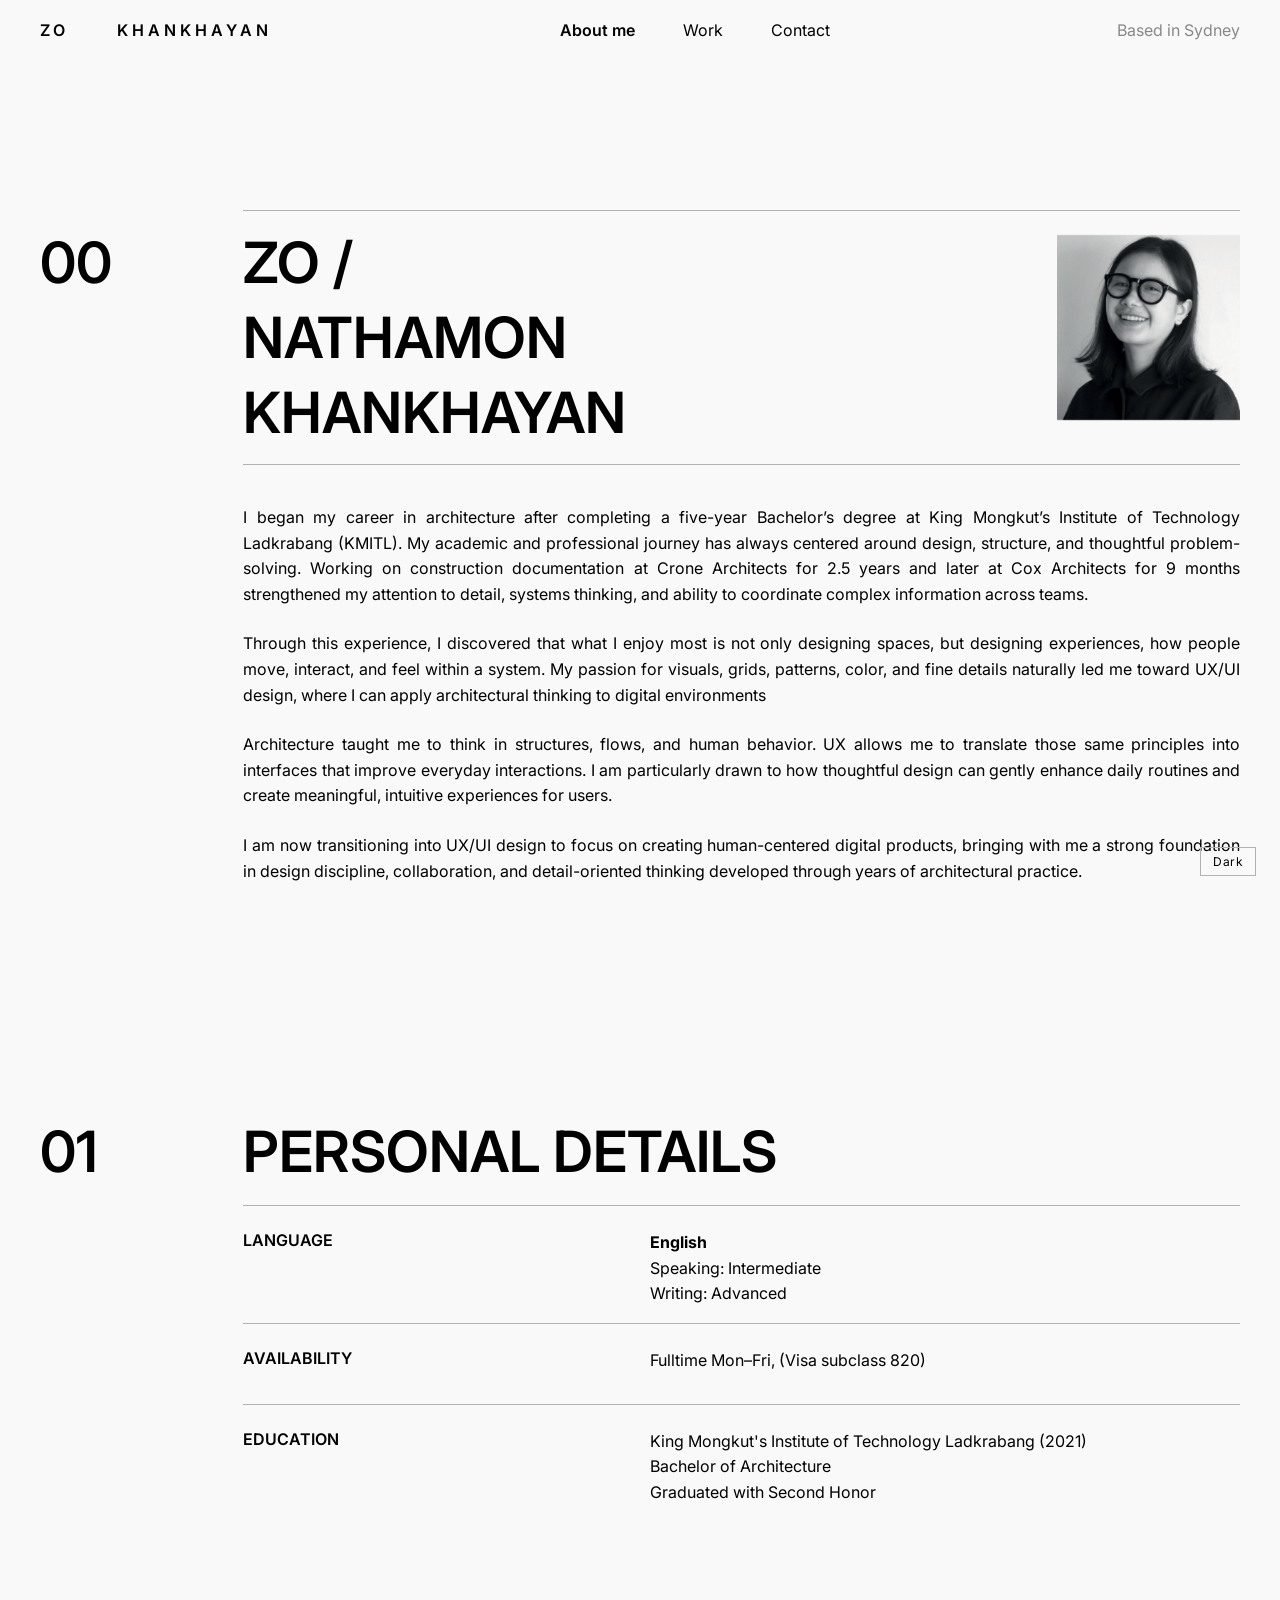
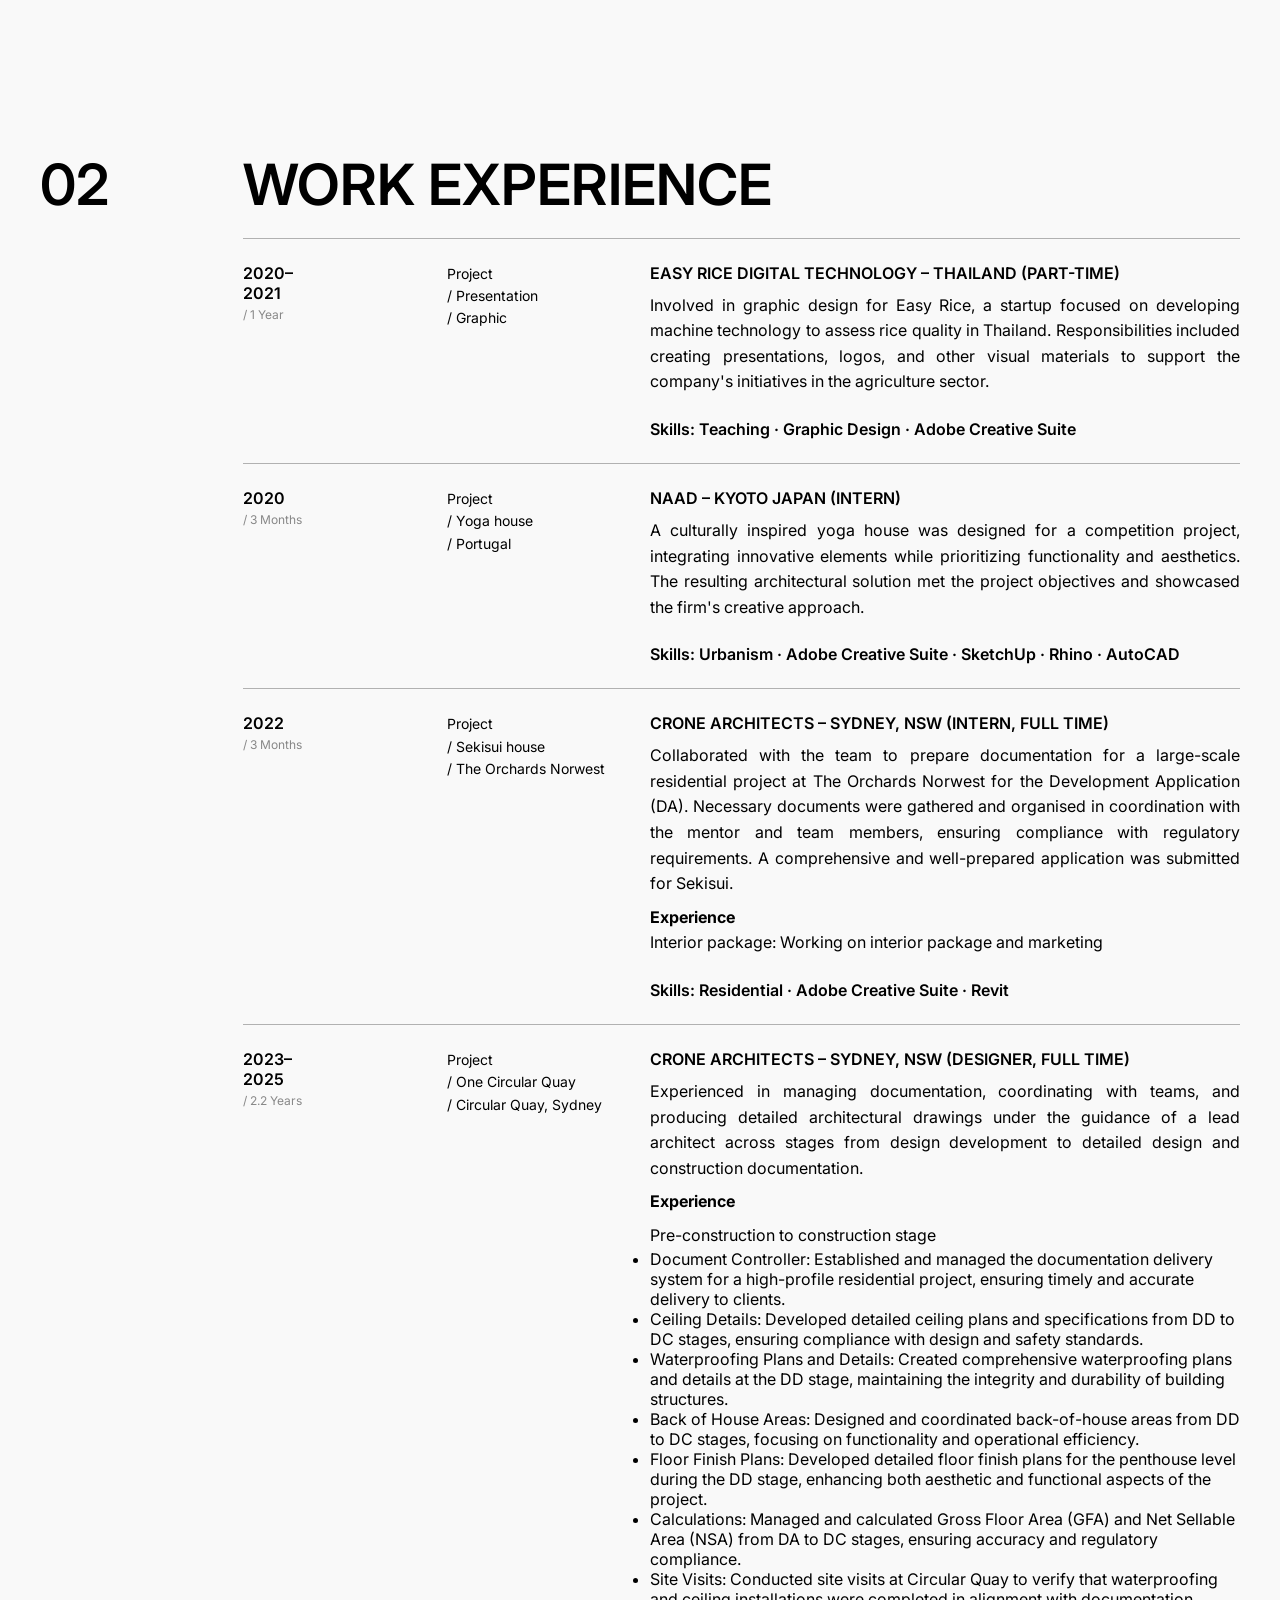
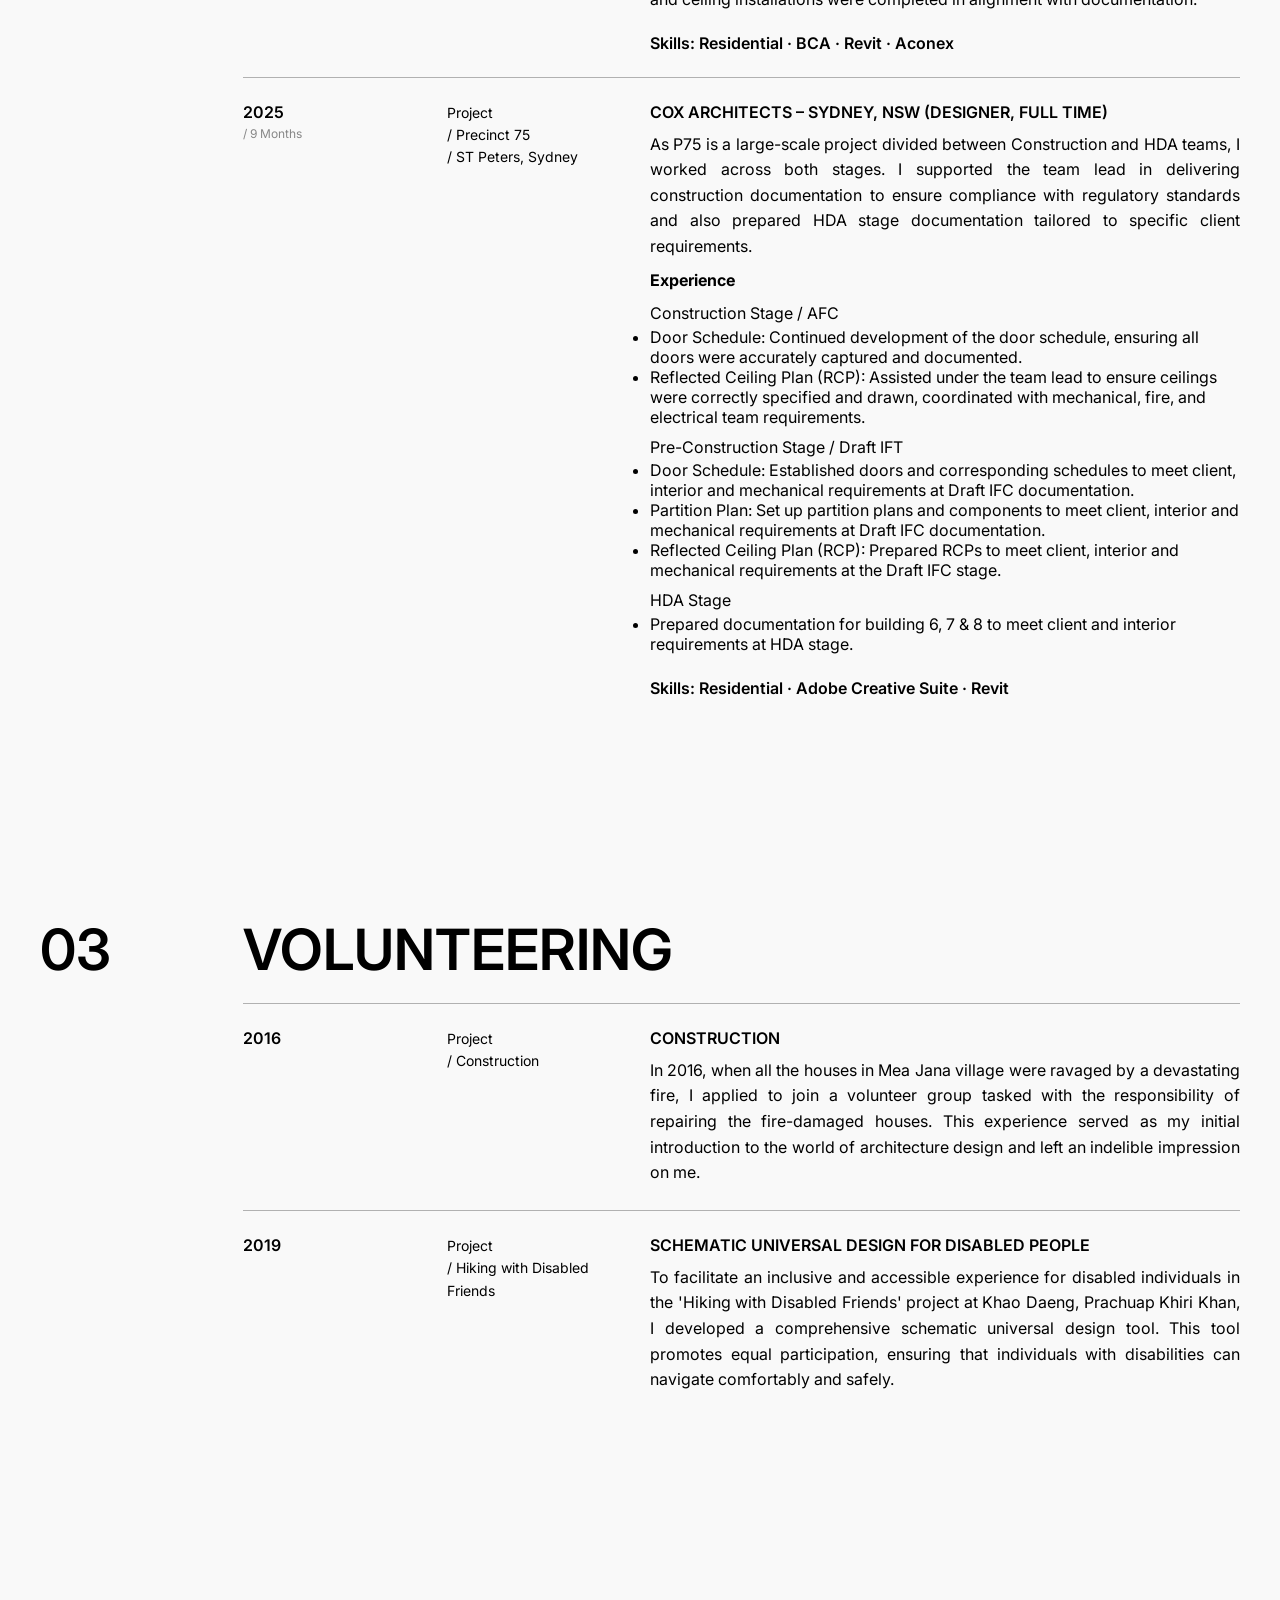
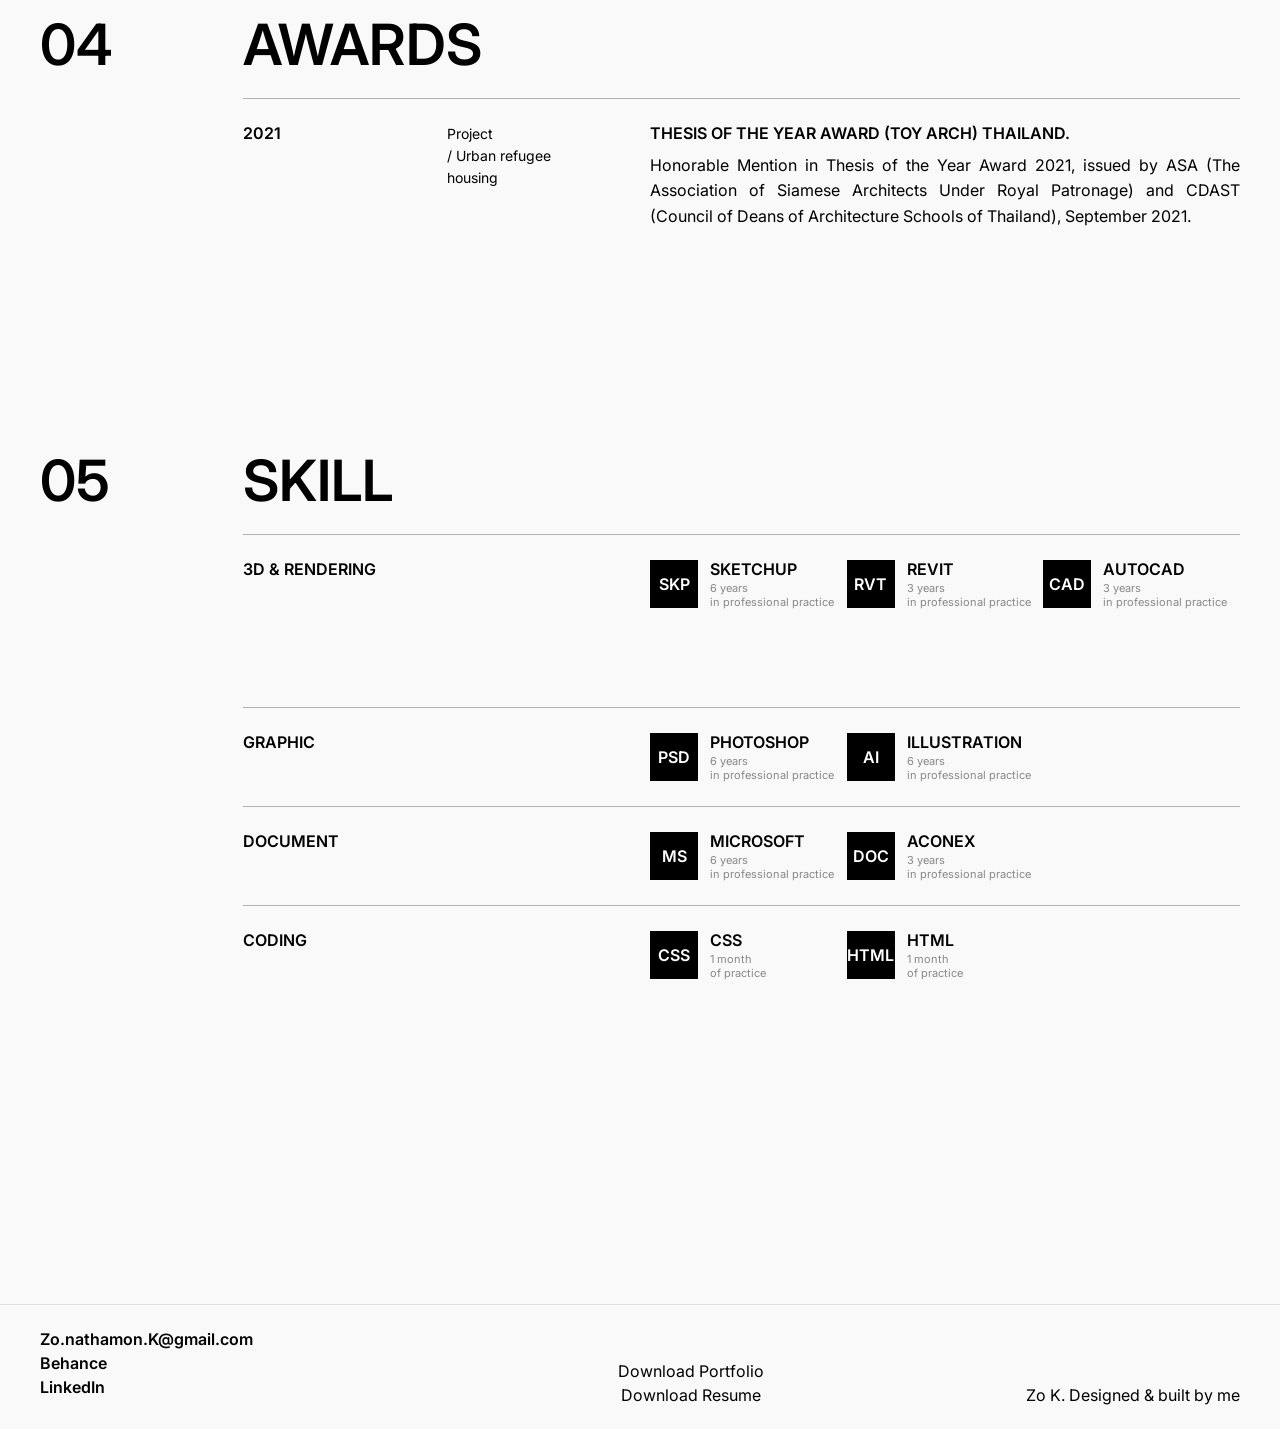
==== index.html @ d872154a "init UI/UX portfolio" ====
<!DOCTYPE html>
<html lang="en">

<head>
  <meta charset="UTF-8" />
  <meta name="viewport" content="width=device-width, initial-scale=1.0" />
  <title>Zo Khankhayan</title>
  <link href="https://fonts.googleapis.com/css2?family=Inter:wght@400;600&display=swap" rel="stylesheet" />
  <link rel="stylesheet" href="styles.css" />
</head>


<body>

  <!-- NAV -->
  <nav class="nav">
    <a href="index.html" class="nav__logo text-h2">ZO&nbsp;&nbsp;&nbsp;&nbsp;&nbsp;&nbsp;KHANKHAYAN</a>

    <ul class="nav__links">
      <li><a href="index.html" class="text-h2 active">About me</a></li>
      <li><a href="work.html" class="text-h2-regular">Work</a></li>
      <li><a href="contact_4.html" class="text-h2-regular">Contact</a></li>
    </ul>

    <span class="nav__location text-h2-regular">Based in Sydney</span>

    <!-- hamburger — inside nav, same row as logo -->
    <img src="files/ICON/Icon-Hamburger.svg" class="hamburger" id="hamburger" aria-label="Menu" />

  </nav>

  <!-- fullscreen mobile menu — outside nav -->
  <div class="mobile-menu" id="mobile-menu">
    <a href="index.html">About me</a>
    <a href="work.html">Work</a>
    <a href="contact.html">Contract</a>
    <span class="menu-location">Based in Sydney</span>
  </div>


  <!-- ════ PAGE SHELL ════ -->
  <div class="page-shell">

    <!-- ════ 00 HERO ════ -->
    <div class="page-grid">
      <div class="rule-grid-top"></div>
      <div class="hero-num h1 reveal anim-fade">00</div>
      <div class="hero-name reveal anim-slide-up">ZO /<br />NATHAMON<br />KHANKHAYAN</div>
      <img class="hero-img reveal anim-scale" src="files/00-Zo profile.png" alt="Zo Khankhayan" />
      <hr class="rule-grid reveal anim-rule" />
    </div>

    <!-- ════ BIO ════ -->
    <div class="page-grid">
      <div class="bio-wrap">
        <p class="body reveal anim-fade-up">
          I began my career in architecture after completing a five-year Bachelor’s degree at King Mongkut’s Institute
          of Technology Ladkrabang (KMITL). My academic and professional journey has always centered around design,
          structure, and thoughtful problem-solving. Working on construction documentation at Crone Architects for 2.5
          years and later at Cox Architects for 9 months strengthened my attention to detail, systems thinking, and
          ability to coordinate complex information across teams.
        </p>
        <p class="body reveal anim-fade-up delay-1">
          Through this experience, I discovered that what I enjoy most is not only designing spaces, but designing
          experiences, how people move, interact, and feel within a system. My passion for visuals, grids, patterns,
          color, and fine details naturally led me toward UX/UI design, where I can apply architectural thinking to
          digital environments
        </p>

        <p class="body reveal anim-fade-up delay-1">
          Architecture taught me to think in structures, flows, and human behavior. UX allows me to translate those same
          principles into interfaces that improve everyday interactions. I am particularly drawn to how thoughtful
          design can gently enhance daily routines and create meaningful, intuitive experiences for users.
        </p>

        <p class="body reveal anim-fade-up delay-1">
          I am now transitioning into UX/UI design to focus on creating human-centered digital products, bringing with
          me a strong foundation in design discipline, collaboration, and detail-oriented thinking developed through
          years of architectural practice.
        </p>

      </div>
    </div>

    <!-- ════ 01 PERSONAL DETAILS ════ -->
    <div class="page-grid">
      <div class="sec-num h1 reveal anim-fade">01</div>
      <div class="sec-title reveal anim-slide-up">PERSONAL DETAILS</div>

      <hr class="rule-grid reveal anim-rule" />
      <div class="det-label h2 reveal anim-left">LANGUAGE</div>
      <div class="det-val-a body reveal anim-fade-up delay-1">
        <strong>English</strong><br />Speaking: Intermediate<br />Writing: Advanced
      </div>
      <div class="det-val-b body reveal anim-fade-up delay-2">
        <strong>Thai</strong><br />Speaking: Native<br />Writing: Native
      </div>
      <div class="det-spacer"></div>

      <hr class="rule-grid reveal anim-rule" />
      <div class="det-label h2 reveal anim-left">AVAILABILITY</div>
      <div class="det-val-full body reveal anim-fade-up delay-1">Fulltime Mon–Fri, (Visa subclass 820)</div>
      <div class="det-spacer"></div>

      <hr class="rule-grid reveal anim-rule" />
      <div class="det-label h2 reveal anim-left">EDUCATION</div>
      <div class="det-val-full body det-section-end reveal anim-fade-up delay-1">
        King Mongkut's Institute of Technology Ladkrabang (2021)<br />
        Bachelor of Architecture<br />
        Graduated with Second Honor
      </div>
    </div>

    <!-- ════ 02 WORK EXPERIENCE ════ -->
    <div class="page-grid">
      <div class="sec-num h1 reveal anim-fade">02</div>
      <div class="sec-title reveal anim-slide-up">WORK EXPERIENCE</div>
    </div>

    <!-- Easy Rice -->
    <div class="page-grid">
      <hr class="rule-grid reveal anim-rule" />
      <div class="entry-date reveal anim-left">
        <div class="h2">2020–2021</div>
        <div class="h4">/ 1 Year</div>
      </div>
      <div class="entry-tag reveal anim-fade delay-1">Project<br />/ Presentation<br />/ Graphic</div>
      <div class="entry-content reveal anim-right">
        <div class="h2">EASY RICE DIGITAL TECHNOLOGY – THAILAND (PART-TIME)</div>
        <p class="body">Involved in graphic design for Easy Rice, a startup focused on developing machine technology to
          assess rice quality in Thailand. Responsibilities included creating presentations, logos, and other visual
          materials to support the company's initiatives in the agriculture sector.</p>
        <div class="h3 skills">Skills: Teaching · Graphic Design · Adobe Creative Suite</div>
      </div>
    </div>

    <!-- NAAD Kyoto -->
    <div class="page-grid">
      <hr class="rule-grid reveal anim-rule" />
      <div class="entry-date reveal anim-left">
        <div class="h2">2020</div>
        <div class="h4">/ 3 Months</div>
      </div>
      <div class="entry-tag reveal anim-fade delay-1">Project<br />/ Yoga house<br />/ Portugal</div>
      <div class="entry-content reveal anim-right">
        <div class="h2">NAAD – KYOTO JAPAN (INTERN)</div>
        <p class="body">A culturally inspired yoga house was designed for a competition project, integrating innovative
          elements while prioritizing functionality and aesthetics. The resulting architectural solution met the project
          objectives and showcased the firm's creative approach.</p>
        <div class="h3 skills">Skills: Urbanism · Adobe Creative Suite · SketchUp · Rhino · AutoCAD</div>
      </div>
    </div>

    <!-- Crone Sekisui -->
    <div class="page-grid">
      <hr class="rule-grid reveal anim-rule" />
      <div class="entry-date reveal anim-left">
        <div class="h2">2022</div>
        <div class="h4">/ 3 Months</div>
      </div>
      <div class="entry-tag reveal anim-fade delay-1">Project<br />/ Sekisui house<br />/ The Orchards Norwest</div>
      <div class="entry-content reveal anim-right">
        <div class="h2">CRONE ARCHITECTS – SYDNEY, NSW (INTERN, FULL TIME)</div>
        <p class="body">Collaborated with the team to prepare documentation for a large-scale residential project at The
          Orchards Norwest for the Development Application (DA). Necessary documents were gathered and organised in
          coordination with the mentor and team members, ensuring compliance with regulatory requirements. A
          comprehensive and well-prepared application was submitted for Sekisui.</p>
        <p class="body" style="margin-top:8px;"><strong>Experience</strong></p>
        <p class="body">Interior package: Working on interior package and marketing</p>
        <div class="h3 skills">Skills: Residential · Adobe Creative Suite · Revit</div>
      </div>
    </div>

    <!-- Crone One Circular Quay -->
    <div class="page-grid">
      <hr class="rule-grid reveal anim-rule" />
      <div class="entry-date reveal anim-left">
        <div class="h2">2023–2025</div>
        <div class="h4">/ 2.2 Years</div>
      </div>
      <div class="entry-tag reveal anim-fade delay-1">Project<br />/ One Circular Quay<br />/ Circular Quay, Sydney
      </div>
      <div class="entry-content reveal anim-right">
        <div class="h2">CRONE ARCHITECTS – SYDNEY, NSW (DESIGNER, FULL TIME)</div>
        <p class="body">Experienced in managing documentation, coordinating with teams, and producing detailed
          architectural drawings under the guidance of a lead architect across stages from design development to
          detailed design and construction documentation.</p>
        <p class="body" style="margin-top:8px;"><strong>Experience</strong></p>
        <p class="body" style="margin-top:8px;">Pre-construction to construction stage</p>
        <ul class="body-list">
          <li>Document Controller: Established and managed the documentation delivery system for a high-profile
            residential project, ensuring timely and accurate delivery to clients.</li>
          <li>Ceiling Details: Developed detailed ceiling plans and specifications from DD to DC stages, ensuring
            compliance with design and safety standards.</li>
          <li>Waterproofing Plans and Details: Created comprehensive waterproofing plans and details at the DD stage,
            maintaining the integrity and durability of building structures.</li>
          <li>Back of House Areas: Designed and coordinated back-of-house areas from DD to DC stages, focusing on
            functionality and operational efficiency.</li>
          <li>Floor Finish Plans: Developed detailed floor finish plans for the penthouse level during the DD stage,
            enhancing both aesthetic and functional aspects of the project.</li>
          <li>Calculations: Managed and calculated Gross Floor Area (GFA) and Net Sellable Area (NSA) from DA to DC
            stages, ensuring accuracy and regulatory compliance.</li>
          <li>Site Visits: Conducted site visits at Circular Quay to verify that waterproofing and ceiling installations
            were completed in alignment with documentation.</li>
        </ul>
        <div class="h3 skills">Skills: Residential · BCA · Revit · Aconex</div>
      </div>
    </div>

    <!-- Cox Architects -->
    <div class="page-grid">
      <hr class="rule-grid reveal anim-rule" />
      <div class="entry-date reveal anim-left">
        <div class="h2">2025</div>
        <div class="h4">/ 9 Months</div>
      </div>
      <div class="entry-tag reveal anim-fade delay-1">Project<br />/ Precinct 75<br />/ ST Peters, Sydney</div>
      <div class="entry-content reveal anim-right">
        <div class="h2">COX ARCHITECTS – SYDNEY, NSW (DESIGNER, FULL TIME)</div>
        <p class="body">As P75 is a large-scale project divided between Construction and HDA teams, I worked across both
          stages. I supported the team lead in delivering construction documentation to ensure compliance with
          regulatory standards and also prepared HDA stage documentation tailored to specific client requirements.</p>
        <p class="body" style="margin-top:8px;"><strong>Experience</strong></p>
        <p class="body" style="margin-top:8px;">Construction Stage / AFC</p>
        <ul class="body-list">
          <li>Door Schedule: Continued development of the door schedule, ensuring all doors were accurately captured and
            documented.</li>
          <li>Reflected Ceiling Plan (RCP): Assisted under the team lead to ensure ceilings were correctly specified and
            drawn, coordinated with mechanical, fire, and electrical team requirements.</li>
        </ul>
        <p class="body" style="margin-top:8px;">Pre-Construction Stage / Draft IFT</p>
        <ul class="body-list">
          <li>Door Schedule: Established doors and corresponding schedules to meet client, interior and mechanical
            requirements at Draft IFC documentation.</li>
          <li>Partition Plan: Set up partition plans and components to meet client, interior and mechanical requirements
            at Draft IFC documentation.</li>
          <li>Reflected Ceiling Plan (RCP): Prepared RCPs to meet client, interior and mechanical requirements at the
            Draft IFC stage.</li>
        </ul>
        <p class="body" style="margin-top:8px;">HDA Stage</p>
        <ul class="body-list">
          <li>Prepared documentation for building 6, 7 & 8 to meet client and interior requirements at HDA stage.</li>
        </ul>
        <div class="h3 skills">Skills: Residential · Adobe Creative Suite · Revit</div>
      </div>
    </div>

    <!-- ════ 03 VOLUNTEERING ════ -->
    <div class="page-grid">
      <div class="sec-num h1 reveal anim-fade">03</div>
      <div class="sec-title reveal anim-slide-up">VOLUNTEERING</div>
    </div>

    <div class="page-grid">
      <hr class="rule-grid reveal anim-rule" />
      <div class="entry-date reveal anim-left">
        <div class="h2">2016</div>
      </div>
      <div class="entry-tag reveal anim-fade delay-1">Project<br />/ Construction</div>
      <div class="entry-content reveal anim-right">
        <div class="h2">CONSTRUCTION</div>
        <p class="body">In 2016, when all the houses in Mea Jana village were ravaged by a devastating fire, I applied
          to join a volunteer group tasked with the responsibility of repairing the fire-damaged houses. This experience
          served as my initial introduction to the world of architecture design and left an indelible impression on me.
        </p>
      </div>
    </div>

    <div class="page-grid">
      <hr class="rule-grid reveal anim-rule" />
      <div class="entry-date reveal anim-left">
        <div class="h2">2019</div>
      </div>
      <div class="entry-tag reveal anim-fade delay-1">Project<br />/ Hiking with Disabled Friends</div>
      <div class="entry-content reveal anim-right">
        <div class="h2">SCHEMATIC UNIVERSAL DESIGN FOR DISABLED PEOPLE</div>
        <p class="body">To facilitate an inclusive and accessible experience for disabled individuals in the 'Hiking
          with Disabled Friends' project at Khao Daeng, Prachuap Khiri Khan, I developed a comprehensive schematic
          universal design tool. This tool promotes equal participation, ensuring that individuals with disabilities can
          navigate comfortably and safely.</p>
      </div>
    </div>

    <!-- ════ 04 AWARDS ════ -->
    <div class="page-grid">
      <div class="sec-num h1 reveal anim-fade">04</div>
      <div class="sec-title reveal anim-slide-up">AWARDS</div>
    </div>

    <div class="page-grid">
      <hr class="rule-grid reveal anim-rule" />
      <div class="entry-date reveal anim-left">
        <div class="h2">2021</div>
      </div>
      <div class="entry-tag reveal anim-fade delay-1">Project<br />/ Urban refugee<br />housing</div>
      <div class="entry-content reveal anim-right">
        <div class="h2">THESIS OF THE YEAR AWARD (TOY ARCH) THAILAND.</div>
        <p class="body">Honorable Mention in Thesis of the Year Award 2021, issued by ASA (The Association of Siamese
          Architects Under Royal Patronage) and CDAST (Council of Deans of Architecture Schools of Thailand), September
          2021.</p>
      </div>
    </div>

    <!-- ════ 05 SKILL ════ -->
    <div class="page-grid">
      <div class="sec-num h1 reveal anim-fade">05</div>
      <div class="sec-title reveal anim-slide-up">SKILL</div>
    </div>

    <!-- 3D & Rendering -->
    <div class="page-grid">
      <hr class="rule-grid reveal anim-rule" />
      <div class="skill-label reveal anim-left">3D & RENDERING</div>
      <div class="skill-grid">
        <div class="skill-item reveal anim-fade-up">
          <div class="badge">SKP</div>
          <div class="skill-item-text">
            <div class="h2">SKETCHUP</div>
            <div class="h4">6 years<br />in professional practice</div>
          </div>
        </div>
        <div class="skill-item reveal anim-fade-up delay-1">
          <div class="badge">RVT</div>
          <div class="skill-item-text">
            <div class="h2">REVIT</div>
            <div class="h4">3 years<br />in professional practice</div>
          </div>
        </div>
        <div class="skill-item reveal anim-fade-up delay-2">
          <div class="badge">CAD</div>
          <div class="skill-item-text">
            <div class="h2">AUTOCAD</div>
            <div class="h4">3 years<br />in professional practice</div>
          </div>
        </div>
        <div class="skill-item reveal anim-fade-up delay-3">
          <div class="badge">LM</div>
          <div class="skill-item-text">
            <div class="h2">LUMION</div>
            <div class="h4">4 years<br />in professional practice</div>
          </div>
        </div>
        <div class="skill-item reveal anim-fade-up delay-4">
          <div class="badge">ESC</div>
          <div class="skill-item-text">
            <div class="h2">ENSCAPE</div>
            <div class="h4">3 years<br />in professional practice</div>
          </div>
        </div>
        <div class="skill-item reveal anim-fade-up delay-5">
          <div class="badge">D5</div>
          <div class="skill-item-text">
            <div class="h2">D5</div>
            <div class="h4">2 years<br />in professional practice</div>
          </div>
        </div>
      </div>
    </div>

    <!-- Graphic -->
    <div class="page-grid">
      <hr class="rule-grid reveal anim-rule" />
      <div class="skill-label reveal anim-left">GRAPHIC</div>
      <div class="skill-grid">
        <div class="skill-item reveal anim-fade-up">
          <div class="badge">PSD</div>
          <div class="skill-item-text">
            <div class="h2">PHOTOSHOP</div>
            <div class="h4">6 years<br />in professional practice</div>
          </div>
        </div>
        <div class="skill-item reveal anim-fade-up delay-1">
          <div class="badge">AI</div>
          <div class="skill-item-text">
            <div class="h2">ILLUSTRATION</div>
            <div class="h4">6 years<br />in professional practice</div>
          </div>
        </div>
        <div class="skill-item reveal anim-fade-up delay-2">
          <div class="badge">FIGMA</div>
          <div class="skill-item-text">
            <div class="h2">FIGMA</div>
            <div class="h4">4 months<br />of practice</div>
          </div>
        </div>
      </div>
    </div>

    <!-- Document -->
    <div class="page-grid">
      <hr class="rule-grid reveal anim-rule" />
      <div class="skill-label reveal anim-left">DOCUMENT</div>
      <div class="skill-grid">
        <div class="skill-item reveal anim-fade-up">
          <div class="badge">MS</div>
          <div class="skill-item-text">
            <div class="h2">MICROSOFT</div>
            <div class="h4">6 years<br />in professional practice</div>
          </div>
        </div>
        <div class="skill-item reveal anim-fade-up delay-1">
          <div class="badge">DOC</div>
          <div class="skill-item-text">
            <div class="h2">ACONEX</div>
            <div class="h4">3 years<br />in professional practice</div>
          </div>
        </div>
        <div class="skill-item reveal anim-fade-up delay-2">
          <div class="badge">BIM</div>
          <div class="skill-item-text">
            <div class="h2">BIM LINK</div>
            <div class="h4">1 year<br />in professional practice</div>
          </div>
        </div>
      </div>
    </div>

    <!-- Coding -->
    <div class="page-grid">
      <hr class="rule-grid reveal anim-rule" />
      <div class="skill-label reveal anim-left">CODING</div>
      <div class="skill-grid">
        <div class="skill-item reveal anim-fade-up">
          <div class="badge">CSS</div>
          <div class="skill-item-text">
            <div class="h2">CSS</div>
            <div class="h4">1 month<br />of practice</div>
          </div>
        </div>
        <div class="skill-item reveal anim-fade-up delay-1">
          <div class="badge">HTML</div>
          <div class="skill-item-text">
            <div class="h2">HTML</div>
            <div class="h4">1 month<br />of practice</div>
          </div>
        </div>
        <div class="skill-item reveal anim-fade-up delay-2">
          <div class="badge">AI</div>
          <div class="skill-item-text">
            <div class="h2">CLAUDE &amp; ETC</div>
            <div class="h4">1 year<br />in professional practice</div>
          </div>
        </div>
      </div>
    </div>

    <div class="rule-grid-bottom"></div>

  </div><!-- end .page-shell -->

  <!-- ════ FOOTER ════ -->
  <footer class="reveal anim-fade-up">
    <div class="footer-contact">
      <div class="footer-contact-row"><span><a href="/cdn-cgi/l/email-protection" class="__cf_email__"
            data-cfemail="8bd1e4a5c5eaffe3eae6e4e5a5c0cbece6eae2e7a5e8e4e6">Zo.nathamon.K@gmail.com</a></span></div>
      <div class="footer-contact-row"><a href="https://www.behance.net/Zo_Khankhayan" target="_blank">Behance</a>
      </div>
      <div class="footer-contact-row"><a href="https://www.linkedin.com/in/zo-khankhayan-32413b2a5"
          target="_blank">LinkedIn</a></div>
    </div>
    <div class="footer-dl">
      <a target="_blank" href="./files/260407_PORTFOLIO_ZO KHANKHAYAN_A3.pdf">Download Portfolio</a>
      <a target="_blank" href="./files/260407_RESUME_ZO KHANKHAYAN_A4.pdf">Download Resume</a>
    </div>
    <div class="footer-copy">Zo K. Designed &amp; built by me</div>
  </footer>


  <!-- ════ THEME TOGGLE ════ -->
  <button id="theme-toggle">Dark</button>

  <!-- ════ CUSTOM CURSOR ════ -->
  <div id="cursor"></div>

  <script>
    /* Scroll reveal */
    const observer = new IntersectionObserver((entries) => {
      entries.forEach(entry => {
        if (entry.isIntersecting) {
          entry.target.classList.add('is-visible');
        } else {
          entry.target.classList.remove('is-visible');
        }
      });
    }, { threshold: 0.12 });
    document.querySelectorAll('.reveal').forEach(el => observer.observe(el));

    /* Dark mode */
    const toggle = document.getElementById('theme-toggle');
    if (localStorage.getItem('theme') === 'dark') {
      document.body.classList.add('dark');
      toggle.textContent = 'Light';
    }
    toggle.addEventListener('click', () => {
      const isDark = document.body.classList.toggle('dark');
      toggle.textContent = isDark ? 'Light' : 'Dark';
      localStorage.setItem('theme', isDark ? 'dark' : 'light');
    });

    /* Custom cursor */
    const cursor = document.getElementById('cursor');
    let mx = -100, my = -100, cx = -100, cy = -100;
    document.addEventListener('mousemove', e => { mx = e.clientX; my = e.clientY; });
    document.addEventListener('mousedown', () => cursor.classList.add('clicking'));
    document.addEventListener('mouseup', () => cursor.classList.remove('clicking'));
    function lerp(a, b, t) { return a + (b - a) * t; }
    function animateCursor() {
      cx = lerp(cx, mx, 0.18);
      cy = lerp(cy, my, 0.18);
      cursor.style.left = cx + 'px';
      cursor.style.top = cy + 'px';
      requestAnimationFrame(animateCursor);
    }
    animateCursor();
  </script>

  <script>
    const hamburger = document.getElementById('hamburger');
    const mobileMenu = document.getElementById('mobile-menu');

    hamburger.addEventListener('click', () => {
      hamburger.classList.toggle('open');
      mobileMenu.classList.toggle('open');
    });

    mobileMenu.querySelectorAll('a').forEach(link => {
      link.addEventListener('click', () => {
        hamburger.classList.remove('open');
        mobileMenu.classList.remove('open');
      });
    });
  </script>

</body>

</html>
---- styles.css ----
/* =============================================
   DESIGN TOKENS — LIGHT MODE
   ============================================= */
:root {
  --gray-000: #FFFFFF;
  --gray-200: #F9F9F9;
  --gray-500: #888888;
  --gray-900: #000000;
  --rule-color: #b1b1b1;
  --footer-rule: #E0E0E0;

  --font-family: 'Inter', sans-serif;

  --h1-size: 96px;
  --h2-size: 16px;
  --h4-size: 12px;

  --margin: 40px;
  --gutter: 20px;
  --col-width: calc((100% - (var(--margin) * 2) - (var(--gutter) * 11)) / 12);
}

/* =============================================
   DESIGN TOKENS — DARK MODE
   ============================================= */
body.dark {
  --gray-000: #000000;
  --gray-200: #000000;
  --gray-500: #777777;
  --gray-900: #F0F0F0;
  --rule-color: #333333;
  --footer-rule: #2a2a2a;
}

.page-light {
  background: (--gray-200);
}

/* =============================================
   RESET & BASE
   ============================================= */
*, *::before, *::after {
  box-sizing: border-box;
  margin: 0;
  padding: 0;
  cursor: none !important;
}

html { font-size: 16px; }

body {
  font-family: var(--font-family);
  background: var(--gray-200);
  color: var(--gray-900);
  overflow-x: hidden;
  transition: background 0.3s ease, color 0.3s ease;
}




/* =============================================
   CUSTOM CURSOR
   ============================================= */
#cursor {
  position: fixed;
  top: 0;
  left: 0;
  width: 24px;
  height: 24px;
  border-radius: 50%;
  background: #ff3300;
  pointer-events: none;
  z-index: 99999;
  transform: translate(-50%, -50%);
  will-change: left, top;
  mix-blend-mode: multiply;
}

body.dark #cursor { mix-blend-mode: difference; }
#cursor.clicking  { transform: translate(-50%, -50%) scale(0.82); }

/* =============================================
   BUTTON
   ============================================= */

/* Primary — black fill */
.btn-primary {
  display: inline-flex;
  align-items: center;
  justify-content: center;
  background: var(--gray-900);
  color: var(--gray-000);
  font-family: var(--font-family);
  font-size: var(--h2-size);
  font-weight: 400;
  padding: 10px 10px;
  border: none;
  letter-spacing: 0.02em;
  text-decoration: none;
  transition: opacity 0.2s ease, background 0.3s ease;
}

body.dark .btn-primary {
  background: transparent;
  color: var(--blue-900);
  border: 1px solid var(--gray-900);
}

.btn-primary:hover { opacity: 0.7; }

/* Secondary — outlined */
.btn-secondary {
  display: inline-flex;
  align-items: center;
  justify-content: center;
  background: transparent;
  color: var(--gray-900);
  font-family: var(--font-family);
  font-size: var(--h2-size);
  font-weight: 400;
  padding: 10px 10px;
  border: 1px solid var(--gray-900);
  letter-spacing: 0.02em;
  text-decoration: none;
  transition: background 0.2s ease, color 0.2s ease, border-color 0.3s ease;
}

.btn-secondary:hover {
  background: var(--gray-900);
  color: var(--gray-000);
}

/* =============================================
   Icon
   ============================================= */
.nav-arrows {
  display: flex;
  gap: 8px;
}

/* =============================================
   TYPOGRAPHY
   ============================================= */
.h1 {
  font-weight: 600;
  font-size: clamp(32px, 4.44vw, 64px);
  color: var(--gray-900);
  line-height: 1;
}

.h2    { font-weight: 600; font-size: 16px;  color: var(--gray-900); }
.h3    { font-weight: 600; font-size: 16px;  color: var(--gray-900); }
.h4    { font-weight: 400; font-size: 12px;  color: var(--gray-500); }

.body {
  font-weight: 400;
  font-size: 16px;
  color: var(--gray-900);
  line-height: 1.6;
}

.muted { color: var(--gray-500); }

/* page 2 typography aliases → same tokens */
.text-h1 {
  font-size: var(--h1-size);
  font-weight: 600;
  color: var(--gray-900);
  line-height: 1.1;
}

.text-h2         { font-size: var(--h2-size); font-weight: 600; color: var(--gray-900); }
.text-h2-regular { font-size: var(--h2-size); font-weight: 400; color: var(--gray-900); }
.text-h4         { font-size: var(--h4-size); font-weight: 400; color: var(--gray-500); }

/* =============================================
   LAYOUT
   ============================================= */
.page-shell {
  max-width: 1920px;
  margin: 0 auto;
  padding: 0 var(--margin);
}

/* page 2 wrapper */
.page-wrapper {
  width: 100%;
  max-width: 1920px;
  margin: 0 auto;
  background: var(--gray-200);
  transition: background 0.3s ease;
}

.page-grid {
  display: grid;
  grid-template-columns: repeat(12, 1fr);
  column-gap: var(--gutter);
}

.rule-grid {
  grid-column: 3 / 13;
  border: none;
  border-top: 1px solid var(--rule-color);
}

.rule-grid-top {
  grid-column: 3 / 13;
  border: none;
  border-top: 1px solid var(--rule-color);
  margin-top: 150px;
}

.rule-grid-bottom {
  grid-column: 6 / 13;
  border: none;
  margin-bottom: 300px;
}

/* =============================================
   NAV — PAGE 1 (grid-based)
   ============================================= */
nav {
  position: sticky;
  top: 0;
  z-index: 100;
  background: var(--gray-200);
  transition: background 0.3s ease;
  max-width: 1920px;
  margin: 0 auto;
  padding: 34px var(--margin);
  display: grid;
  grid-template-columns: repeat(12, 1fr);
  column-gap: var(--gutter);
  align-items: center;
  animation: fadeIn 0.6s ease both;
}

.nav-logo {
  grid-column: 1 / 3;
  font-weight: 600;
  font-size: 16px;
  white-space: nowrap;
  color: var(--gray-900);
  text-decoration: none;
}

.nav-links {
  grid-column: 6 / 9;
  display: flex;
  gap: clamp(12px, 2.5vw, 36px);
  flex-wrap: wrap;
}

.nav-links a {
  text-decoration: none;
  color: var(--gray-900);
  font-size: 16px;
  transition: opacity 0.2s ease;
}

.nav-links a:hover { opacity: 0.6; }

.nav-loc {
  grid-column: 10 / 13;
  font-size: 16px;
  color: var(--gray-500);
  text-align: right;
}

/* =============================================
   NAV — PAGE 2 (flex-based)
   ============================================= */
.nav {
  position: sticky;
  top: 0;
  z-index: 100;
  background: var(--gray-200);
  transition: background 0.3s ease;
  display: flex;
  align-items: center;
  justify-content: space-between;
  padding: 20px var(--margin);
  width: 100%;
}

.nav__logo {
  font-size: var(--h2-size);
  font-weight: 600;
  color: var(--gray-900);
  letter-spacing: 0.25em;
  text-decoration: none;
  transition: color 0.3s ease;
}

.nav__links {
  display: flex;
  align-items: center;
  gap: 48px;
  list-style: none;
}

.nav__links a {
  font-size: var(--h2-size);
  font-weight: 400;
  color: var(--gray-900);
  text-decoration: none;
  transition: opacity 0.2s ease, color 0.3s ease;
}

.nav__links a:hover  { opacity: 0.6; }
.nav__links a.active { font-weight: 600; }

.nav__location {
  font-size: var(--h2-size);
  font-weight: 400;
  color: var(--gray-500);
  transition: color 0.3s ease;
}

/* =============================================
   HERO — PAGE 1
   ============================================= */
.hero-row { padding: clamp(32px, 5vw, 80px) 0; align-items: center; }

.hero-num {
  grid-column: 1;
  align-self: start;
  padding: clamp(24px, 5vw, 24px) 0 clamp(16px, 3vw, 24px);
}

.hero-name {
  grid-column: 3 / 10;
  font-weight: 600;
  font-size: clamp(16px, 4.44vw, 64px);
  color: var(--gray-900);
  line-height: 1.32;
  margin-top: 14px;
  margin-bottom: 14px;
}

.hero-img {
  grid-column: 11 / 13;
  width: 100%;
  object-fit: contain;
  align-self: start;
  padding: clamp(24px, 5vw, 24px) 0 clamp(16px, 3vw, 24px);
}

.project-img-full {
  grid-column: 1 / 13;
  width: 100%;
  height: 100%;
  display: block;
  object-fit: cover;
}

/* =============================================
   HERO — PAGE 2
   ============================================= */
.hero, .section-heading { padding: 10px var(--margin) 10px; }

.hero__title {
  font-size: var(--h1-size);
  font-weight: 600;
  color: var(--gray-900);
  line-height: 1.1;
  letter-spacing: -0.01em;
  transition: color 0.3s ease;
  padding-top: 80px;
  padding-bottom: 80px;
}

/* =============================================
   BIO
   ============================================= */
.bio-wrap {
  grid-column: 3 / 13;
  padding: clamp(12px, 4vw, 40px) 0;
  display: flex;
  flex-direction: column;
  gap: 24px;
}

.bio-wrap .body { text-align: justify; }

/* =============================================
   SECTION HEADER
   ============================================= */
.sec-num {
  grid-column: 1;
  align-self: end;
  padding: clamp(200px, 5vw, 24px) 0 clamp(16px, 3vw, 24px);
  
}

.sec-title {
  grid-column: 3 / 13;
  font-weight: 600;
  font-size: clamp(24px, 4.44vw, 64px);
  color: var(--gray-900);
  line-height: 1;
  padding: clamp(200px, 5vw, 24px) 0 clamp(16px, 3vw, 24px);
  align-self: end;
}

/* =============================================
   PERSONAL DETAILS
   ============================================= */
.det-label {
  grid-column: 3 / 5;
  font-weight: 600;
  font-size: 16px;
  align-self: start;
  padding-bottom: 20px;
  padding-top: 24px;
}

.det-val-a    { grid-column: 7 / 9;  padding-top: 24px; }
.det-val-b    { grid-column: 10 / 12; padding-top: 24px; }
.det-val-full { grid-column: 7 / 13; padding-top: 24px; }
.det-spacer   { grid-column: 3 / 13; height: 16px; }
.det-section-end { padding-bottom: clamp(24px, 4vw, 64px); }

/* =============================================
   EXPERIENCE ENTRY
   ============================================= */
.entry-date {
  grid-column: 3;
  padding: clamp(24px, 3vw, 24px) 0;
  align-self: start;
}

.entry-date .h4 { margin-top: 4px; }

.entry-tag {
  grid-column: 5 / 7;
  padding: clamp(24px, 3vw, 24px) 0;
  font-size: 14px;
  line-height: 1.6;
  align-self: start;
  color: var(--gray-900);
}

.entry-content {
  grid-column: 7 / 13;
  padding: clamp(24px, 3vw, 24px) 0;
  align-self: start;
}

.entry-content .h2   { margin-bottom: 10px; }
.entry-content .body { text-align: justify; }
.entry-content .skills {
  font-weight: 600;
  font-size: 16px;
  margin-top: 24px;
  color: var(--gray-900);
}

/* =============================================
   SKILL ROWS
   ============================================= */
.skill-label {
  grid-column: 3 / 7;
  font-weight: 600;
  font-size: 16px;
  padding: clamp(24px, 3vw, 24px) 0;
  align-self: start;
  color: var(--gray-900);
}

.skill-grid {
  grid-column: 7 / 13;
  display: grid;
  grid-template-columns: repeat(6, 1fr);
  column-gap: 0;
  row-gap: clamp(24px, 2vw, 24px);
  padding: clamp(24px, 3vw, 24px) 0;
  align-self: start;
}

.skill-item {
  grid-column: span 2;
  display: flex;
  align-items: center;
  gap: 12px;
}

.badge {
  width: 48px;
  height: 48px;
  flex-shrink: 0;
  background: var(--gray-900);
  color: var(--gray-000);
  font-weight: 600;
  font-size: 16px;
  display: flex;
  align-items: center;
  justify-content: center;
  text-align: center;
  transition: transform 0.2s cubic-bezier(0.22, 1, 0.36, 1), background 0.2s ease;
}

.badge:hover { transform: scale(1.08); background: #444; }

.skill-item-text .h2 { font-size: 16px; }
.skill-item-text .h4 { margin-top: 2px; font-size: 11px; }

/* =============================================
   PROJECT GRID & CARD (page 2)
   ============================================= */
.project-section { padding: 0 var(--margin) 80px; }

.project-grid {
  display: grid;
  grid-template-columns: 1fr 1fr;
  gap: var(--gutter);
}

.project-card { display: flex; flex-direction: column; }

.project-card__header {
  display: flex;
  align-items: center;
  justify-content: space-between;
  margin-bottom: 8px;
}

.project-card__label {
  font-size: var(--h2-size);
  font-weight: 400;
  color: var(--gray-900);
  transition: color 0.3s ease;
}

.project-card__tags { display: flex; gap: 4px; }

.project-card__tag {
  background-color: var(--rule-color);
  padding: 2px 0;
  width: 92px;
  text-align: center;
  font-size: var(--h4-size);
  font-weight: 400;
  color: var(--gray-900);
  transition: background-color 0.3s ease, color 0.3s ease;
}

.project-card__image {
  width: 100%;
  aspect-ratio: 680 / 500;
  object-fit: cover;
  display: block;
  background-color: var(--rule-color);
  transition: background-color 0.3s ease;
}

.back-to-top-wrap {
  grid-column: 1 / 13;
  display: flex;
  justify-content: space-between;
  align-items: center;
  padding: 40px 0 40px;
}

.project-card a {
  display: block;
  overflow: hidden;
}

.project-card__image {
  width: 100%;
  aspect-ratio: 680 / 500;
  object-fit: cover;
  display: block;
  background-color: var(--rule-color);
  will-change: transform;
  transform: translateZ(0);
  transition: transform 0.6s cubic-bezier(0.22, 1, 0.36, 1);
}

.project-card a:hover .project-card__image {
  transform: scale(1.04) translateZ(0);
}
/* =============================================
   FOOTER
   ============================================= */
footer {
  max-width: 1920px;
  margin: 0 auto;
  padding: clamp(24px, 5vw, 24px) var(--margin);
  display: grid;
  grid-template-columns: repeat(12, 1fr);
  column-gap: var(--gutter);
  border-top: 1px solid var(--footer-rule);
  align-items: start;
  transition: border-color 0.3s ease;
}

.footer-contact {
  grid-column: 1 / 6;
  display: flex;
  flex-direction: column;
  gap: 4px;
}

.footer-contact-row { display: flex; gap: 12px; }
.footer-contact-row span:first-child { min-width: 72px; }

.footer-contact a,
.footer-contact span {
  font-size: 16px;
  font-weight: 600;
  color: var(--gray-900);
  text-decoration: none;
  transition: opacity 0.2s ease, color 0.3s ease;
}

.footer-contact a:hover { opacity: 0.5; }

.footer-dl {
  grid-column: 6 / 9;
  display: flex;
  flex-direction: column;
  align-items: center;
  gap: 4px;
  margin-top: 32px;
}

.footer-dl a {
  text-decoration: none;
  color: var(--gray-900);
  font-size: 16px;


  grid-column: 1 / 13;
  display: flex;
  justify-content: center;

  transition: opacity 0.2s ease, color 0.3s ease;
}

.footer-dl a:hover { opacity: 0.5; }

.footer-copy {
  grid-column: 9 / 13;
  text-align: right;
  font-size: 16px;
  align-self: flex-end;
  color: var(--gray-900);
  transition: color 0.3s ease;
}

/* =============================================
   THEME TOGGLE
   ============================================= */
#theme-toggle {
  position: fixed;
  bottom: 24px;
  right: 24px;
  z-index: 99998;
  background: none;
  border: 1px solid var(--rule-color);
  color: var(--gray-900);
  font-family: var(--font-family);
  font-size: 12px;
  font-weight: 400;
  padding: 6px 12px;
  transition: border-color 0.2s ease, color 0.2s ease, background 0.2s ease;
  letter-spacing: 0.04em;
}

#theme-toggle:hover {
  background: var(--gray-900);
  color: var(--gray-200);
}

/* =============================================
   ANIMATIONS
   ============================================= */
@keyframes slideUp {
  from { opacity: 0; transform: translateY(36px); }
  to   { opacity: 1; transform: translateY(0); }
}
@keyframes fadeIn {
  from { opacity: 0; }
  to   { opacity: 1; }
}
@keyframes fadeUp {
  from { opacity: 0; transform: translateY(16px); }
  to   { opacity: 1; transform: translateY(0); }
}
@keyframes slideInLeft {
  from { opacity: 0; transform: translateX(-24px); }
  to   { opacity: 1; transform: translateX(0); }
}
@keyframes slideInRight {
  from { opacity: 0; transform: translateX(24px); }
  to   { opacity: 1; transform: translateX(0); }
}
@keyframes scaleIn {
  from { opacity: 0; transform: scale(0.92); }
  to   { opacity: 1; transform: scale(1); }
}

.reveal { opacity: 0; }

.reveal.anim-slide-up.is-visible { animation: slideUp      1.1s  cubic-bezier(0.16, 1, 0.3, 1)    forwards; }
.reveal.anim-fade.is-visible     { animation: fadeIn       0.5s  ease                               forwards; }
.reveal.anim-fade-up.is-visible  { animation: fadeUp       0.6s  cubic-bezier(0.22, 1, 0.36, 1)    forwards; }
.reveal.anim-left.is-visible     { animation: slideInLeft  0.55s cubic-bezier(0.22, 1, 0.36, 1)    forwards; }
.reveal.anim-right.is-visible    { animation: slideInRight 0.55s cubic-bezier(0.22, 1, 0.36, 1)    forwards; }
.reveal.anim-scale.is-visible    { animation: scaleIn      0.6s  cubic-bezier(0.22, 1, 0.36, 1)    forwards; }
.reveal.anim-rule.is-visible     { animation: fadeIn       0.4s  ease                               forwards; }

.delay-1 { animation-delay: 0.08s !important; }
.delay-2 { animation-delay: 0.16s !important; }
.delay-3 { animation-delay: 0.24s !important; }
.delay-4 { animation-delay: 0.32s !important; }
.delay-5 { animation-delay: 0.40s !important; }

/* =============================================
   RESPONSIVE — 1440px
   ============================================= */
@media (max-width: 1440px) {
  :root { --h1-size: 80px; }
}

/* =============================================
   RESPONSIVE — 1280px
   ============================================= */
@media (max-width: 1280px) {
  :root { --h1-size: 72px; }
}

/* =============================================
   RESPONSIVE — 1024px
   ============================================= */
@media (max-width: 1024px) {
  :root { --h1-size: 56px; --margin: 24px; }
  .nav__links { gap: 32px; }
}

/* =============================================
   RESPONSIVE — 900px
   ============================================= */
@media (max-width: 900px) {
  .page-grid { grid-template-columns: repeat(8, 1fr); }

  nav {
    grid-template-columns: repeat(8, 1fr);
    padding: 24px var(--margin);
  }

  .nav-logo  { grid-column: 1 / 3; font-size: 12px; }
  .nav-links { grid-column: 3 / 7; }
  .nav-links a { font-size: 12px; }
  .nav-loc   { display: none; }

  .h1, .sec-title, .sec-num, .hero-name { font-size: 32px; }
  .sec-title { padding: clamp(24px, 3vw, 24px) 0 clamp(12px, 2vw, 16px); }
  .sec-num   { padding: clamp(24px, 3vw, 24px) 0 clamp(12px, 2vw, 16px); }

  .h2, .h3, .body, .skill-label,
  .skill-item-text .h2, .det-label,
  .entry-content .skills, .nav-logo { font-size: 12px; }

  .rule-grid        { grid-column: 1 / -1; }
  .rule-grid-top    { grid-column: 1 / -1; margin-top: 100px; }
  .rule-grid-bottom { grid-column: 1 / -1; margin-bottom: 100px; }

  .hero-num  { grid-column: 1; padding: clamp(10px, 3vw, 10px) 0 clamp(0px, 2vw, 16px); }
  .hero-name { grid-column: 2 / 7; margin-top: 10px; margin-bottom: 10px; }
  .hero-img  { grid-column: 7 / 9; padding: clamp(10px, 3vw, 10px) 0 clamp(0px, 2vw, 16px); }

  .bio-wrap  { grid-column: 1 / -1; }
  .sec-num   { grid-column: 1; align-self: end; }
  .sec-title { grid-column: 2 / -1; align-self: end; }

  .det-label    { grid-column: 1 / 3; }
  .det-val-a    { grid-column: 3 / 6; }
  .det-val-b    { grid-column: 6 / 9; }
  .det-val-full { grid-column: 3 / -1; }
  .det-spacer   { grid-column: 1 / -1; }

  .entry-date    { grid-column: 1 / 3; }
  .entry-tag     { grid-column: 3 / 5; font-size: 12px; }
  .entry-content { grid-column: 5 / -1; font-size: 12px; }

  .skill-label { grid-column: 1 / 3; }
  .skill-grid  { grid-column: 3 / -1; grid-template-columns: repeat(6, 1fr); }

  footer          { grid-template-columns: repeat(8, 1fr); }
  .footer-contact { grid-column: 1 / 5; font-size: 12px; }
  .footer-dl      { grid-column: 5 / 7; }
  .footer-dl a    { font-size: 12px; }
  .footer-copy    { grid-column: 7 / -1; font-size: 12px; }
}

/* =============================================
   RESPONSIVE — 768px
   ============================================= */
@media (max-width: 768px) {
  :root { --h1-size: 40px; --margin: 20px; }

  .nav {
    flex-wrap: wrap;
    gap: 16px;
    padding-top: 24px;
    padding-bottom: 24px;
  }

  .nav__location { order: 3; width: 100%; }
  .project-grid  { grid-template-columns: 1fr; }

  footer          { grid-template-columns: 1fr; row-gap: 32px; }
  .footer-contact,
  .footer-dl,
  .footer-copy    { grid-column: 1 / -1; }
  .footer-dl      { align-items: flex-start; }
  .footer-copy    { text-align: left; }
}

/* =============================================
   RESPONSIVE — 482px
   ============================================= */
@media (max-width: 482px) {
  .page-grid { grid-template-columns: repeat(4, 1fr); }

  nav {
    grid-template-columns: repeat(4, 1fr);
    row-gap: 12px;
    padding: 20px var(--margin);
  }

  .nav-logo  { grid-column: 1 / 3; font-size: 12px; }
  .nav-links { grid-column: 1 / -1; }
  .nav-links a { font-size: 12px; }
  .nav-loc   { display: none; }

  .h1, .sec-title, .sec-num, .hero-name { font-size: 18px; }
  .sec-title { padding: 56px 0 12px; }
  .sec-num   { padding: 56px 0 12px; }

  .h2, .h3, .body, .skill-label,
  .skill-item-text .h2, .det-label,
  .entry-content .skills { font-size: 12px; }

  .body{ font-size: 12px; }

  .project-card__label{ font-size: 12px; 
  margin-right: 12px;}

  .rule-grid { grid-column: 1 / -1; }

  .hero-num  { grid-column: 1; padding: clamp(10px, 3vw, 24px) 0 clamp(0px, 2vw, 16px); }
  .hero-name { grid-column: 2 / 4; margin-top: 10px; margin-bottom: 10px; }
  .hero-img  { grid-column: 4 / 5; padding: clamp(10px, 3vw, 24px) 0 clamp(10px, 2vw, 16px); }

  .bio-wrap  { grid-column: 1 / -1; gap: 16px; }
  .sec-num   { grid-column: 1; }
  .sec-title { grid-column: 2 / -1; }

  .det-label    { grid-column: 1 / -1; padding-bottom: 8px; }
  .det-val-a    { grid-column: 1 / 3; padding-top: 0; }
  .det-val-b    { grid-column: 3 / -1; padding-top: 0; }
  .det-val-full { grid-column: 1 / -1; padding-top: 0; }
  .det-spacer   { grid-column: 1 / -1; height: 8px; }

  .entry-date    { grid-column: 1 / 2; padding-bottom: 0; }
  .entry-tag     { grid-column: 3 / -1; font-size: 12px; }
  .entry-content { grid-column: 1 / -1; padding-top: 8px; font-size: 12px; }

  .skill-label { grid-column: 1 / -1; padding-bottom: 0; }
  .skill-grid  { grid-column: 1 / -1; grid-template-columns: repeat(2, 1fr); row-gap: 16px; }
  .skill-item  { grid-column: span 1 !important; }

  .badge { width: 48px; height: 48px; font-size: 12px; }

  footer          { grid-template-columns: 1fr; row-gap: 20px; }
  .footer-contact,
  .footer-dl,
  .footer-copy    { grid-column: 1; }
  .footer-contact { font-size: 12px; }
  .footer-dl      { align-items: flex-start; margin-top: 0; }
  .footer-dl a    { font-size: 12px; }
  .footer-copy    { font-size: 12px; text-align: left; }

  .sec-num { padding-top: clamp(48px, 8vw, 80px); }
  
  .hero__title {
  padding-top: 40px;
  padding-bottom: 40px;
}


}


/* =============================================
   RESPONSIVE — 480px
   ============================================= */
@media (max-width: 480px) {
  :root { --h1-size: 32px; --margin: 16px; }
  .nav__links { gap: 20px; }
}


/* =============================================
   HAMBURGER MENU
   ============================================= */
@media (max-width: 1024px) {
  .hamburger      { display: flex; }
  .nav__links     { display: none; }
  .nav__location  { align-items: flex-end; }
}


.hamburger {
  display: none;
  flex-direction: column;
  gap: 5px;
  background: none;
  border: none;
  padding: 4px;
  z-index: 200;
}

.hamburger span {
  display: block;
  width: 24px;
  height: 2px;
  background: var(--gray-900);
  transition: transform 0.3s ease, opacity 0.3s ease, background 0.3s ease;
}

/* animate to X when open */
.hamburger.open span:nth-child(1) { transform: translateY(7px) rotate(45deg); }
.hamburger.open span:nth-child(2) { opacity: 0; }
.hamburger.open span:nth-child(3) { transform: translateY(-7px) rotate(-45deg); }

/* fullscreen overlay menu */
.mobile-menu {
  position: fixed;
  inset: 0;
  background: var(--gray-200);
  z-index: 150;
  display: flex;
  flex-direction: column;
  align-items:center;
  justify-content: center;
  padding: 0 var(--margin);
  gap: 16px;
  opacity: 0;
  pointer-events: none;
  transition: opacity 0.3s ease, background 0.3s ease;
}

.mobile-menu.open {
  opacity: 1;
  pointer-events: all;
}

.mobile-menu a {
  font-family: var(--font-family);
  font-size: clamp(12px, 6vw, 12px);
  font-weight: 600;
  color: var(--gray-900);
  text-decoration: none;
  transition: opacity 0.2s ease;
}

.your-element {
  border-bottom: 1px solid var(--gray-900);
  margin-left: calc(-1 * var(--margin));
  margin-right: calc(-1 * var(--margin));
  padding-left: var(--margin);
  padding-right: var(--margin);
}



.mobile-menu a:hover { opacity: 0.5; }

.mobile-menu .menu-location {
  font-size: 12px;
  font-weight: 400;
  color: var(--gray-500);
  margin-top: 24px;
}

/* show hamburger, hide nav links on mobile */
@media (max-width: 768px) {
  .hamburger      { display: flex; }
  .nav__links     { display: none; }
  .nav__location  { display: none; }
}
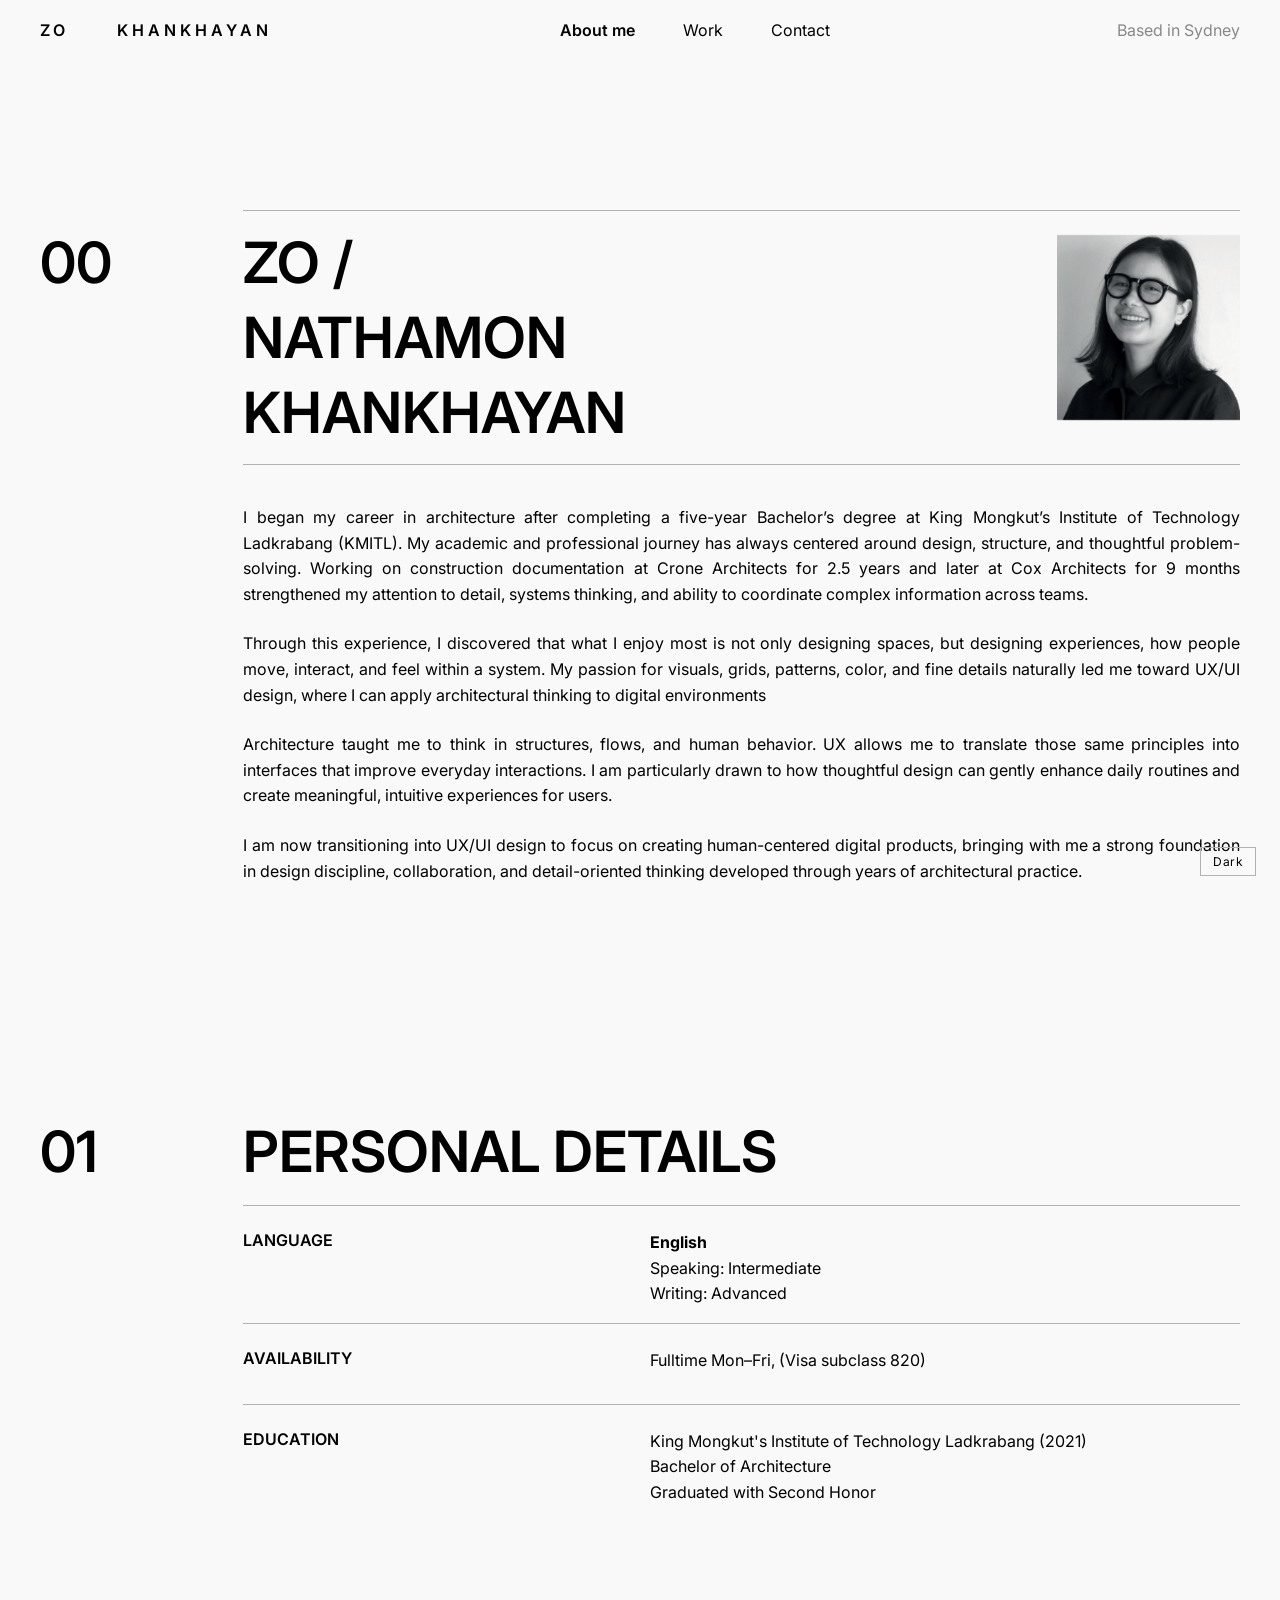
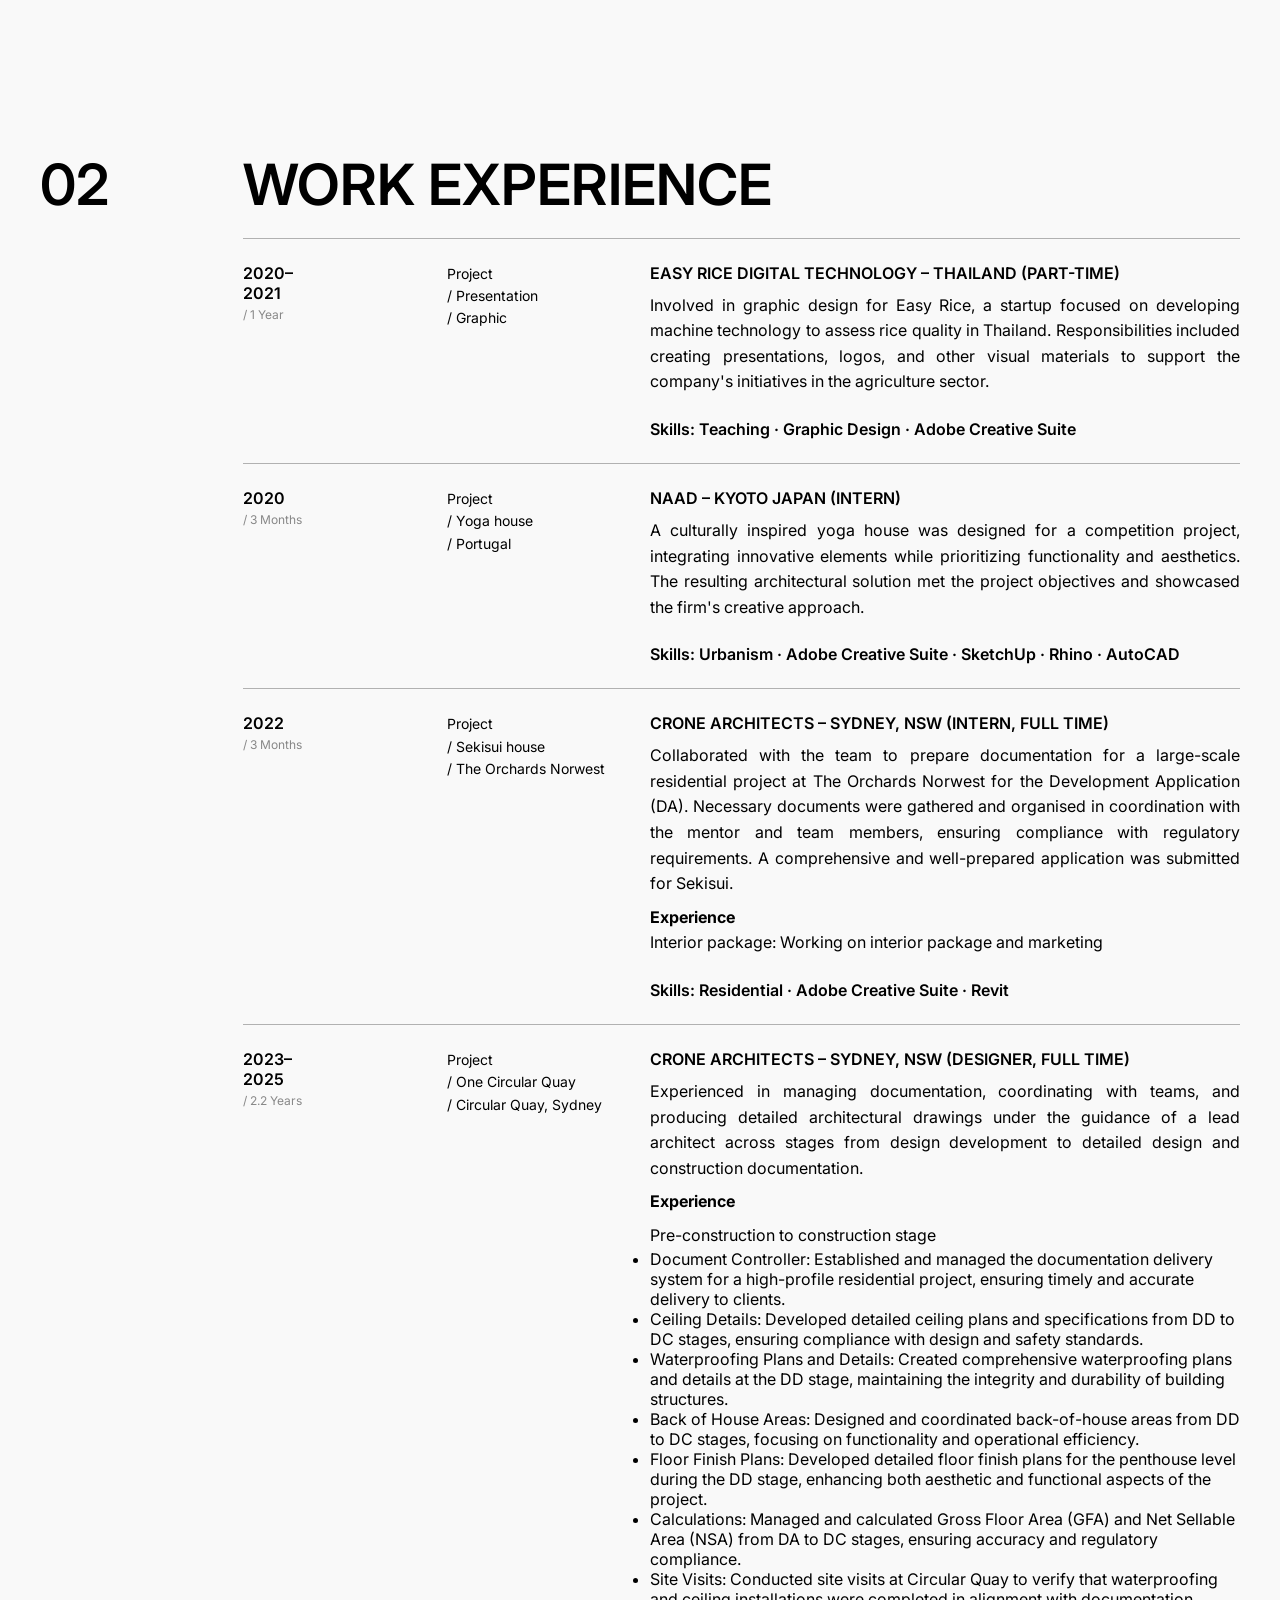
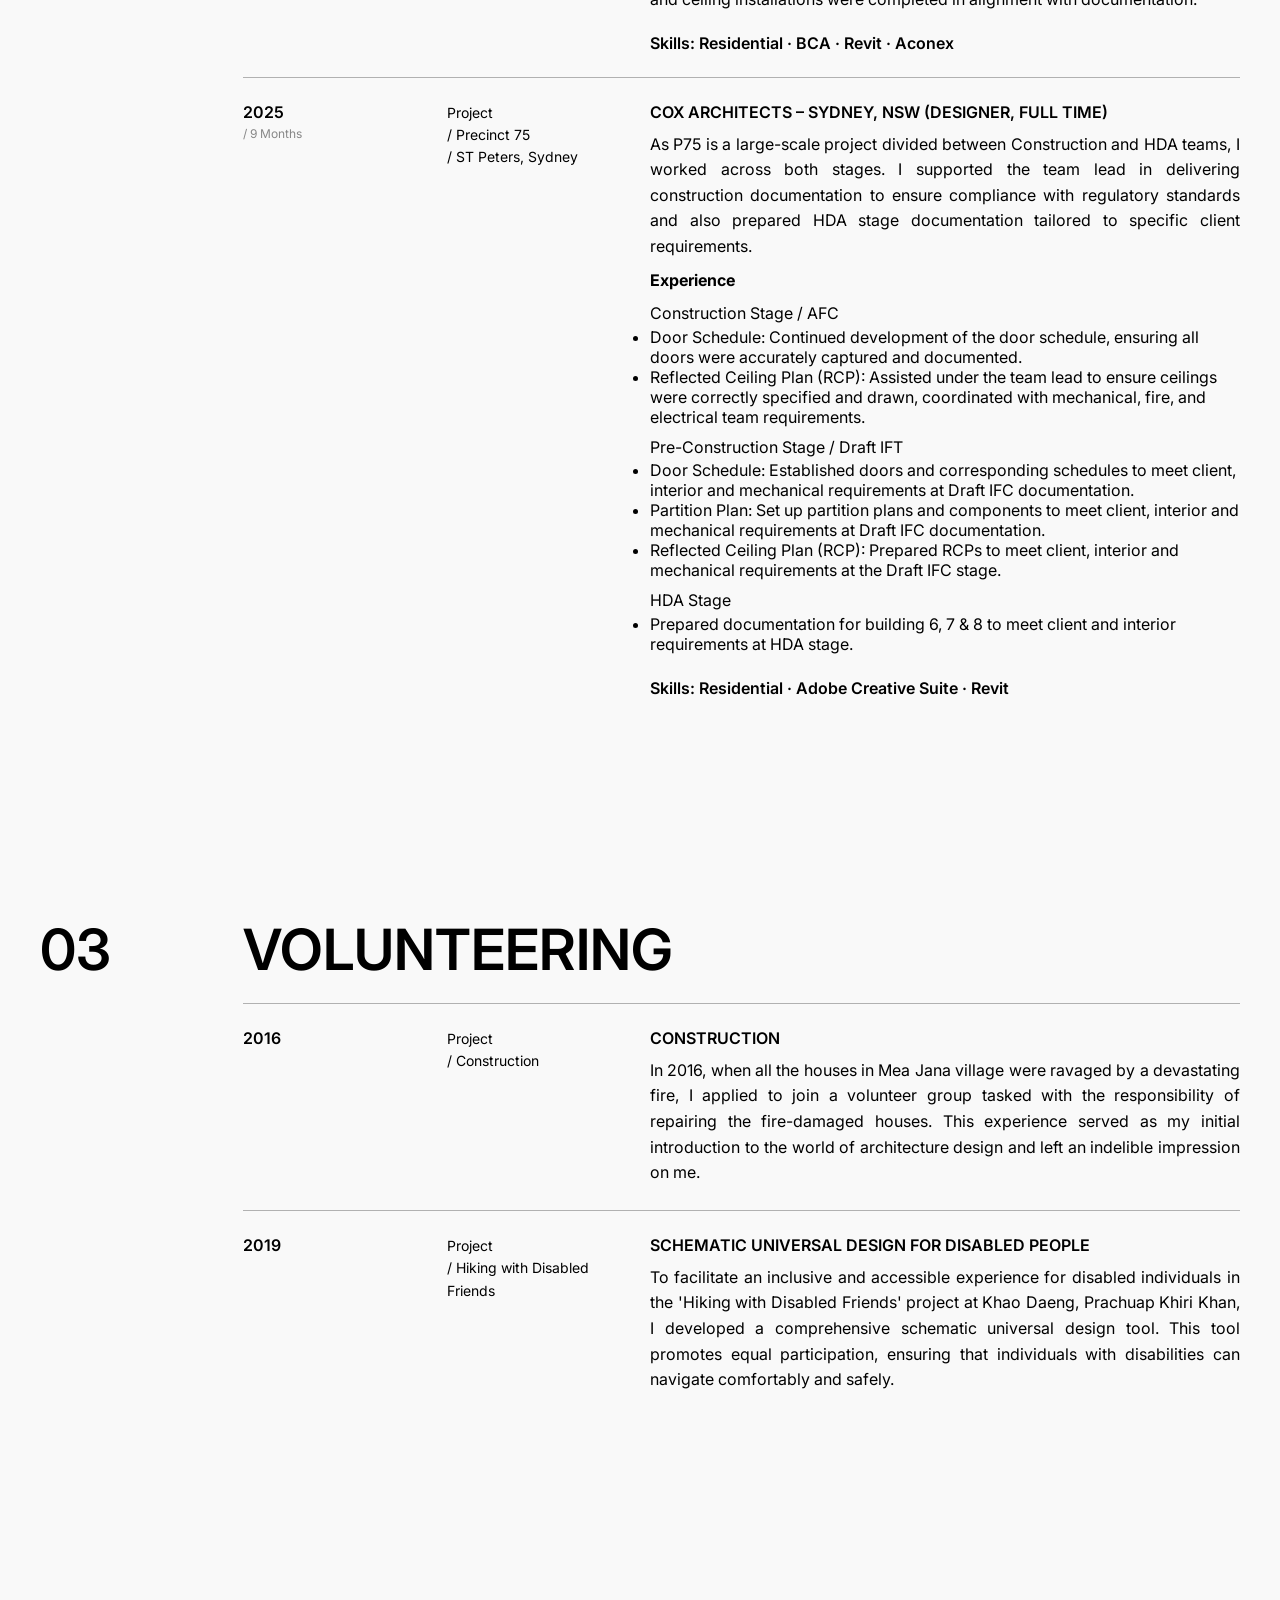
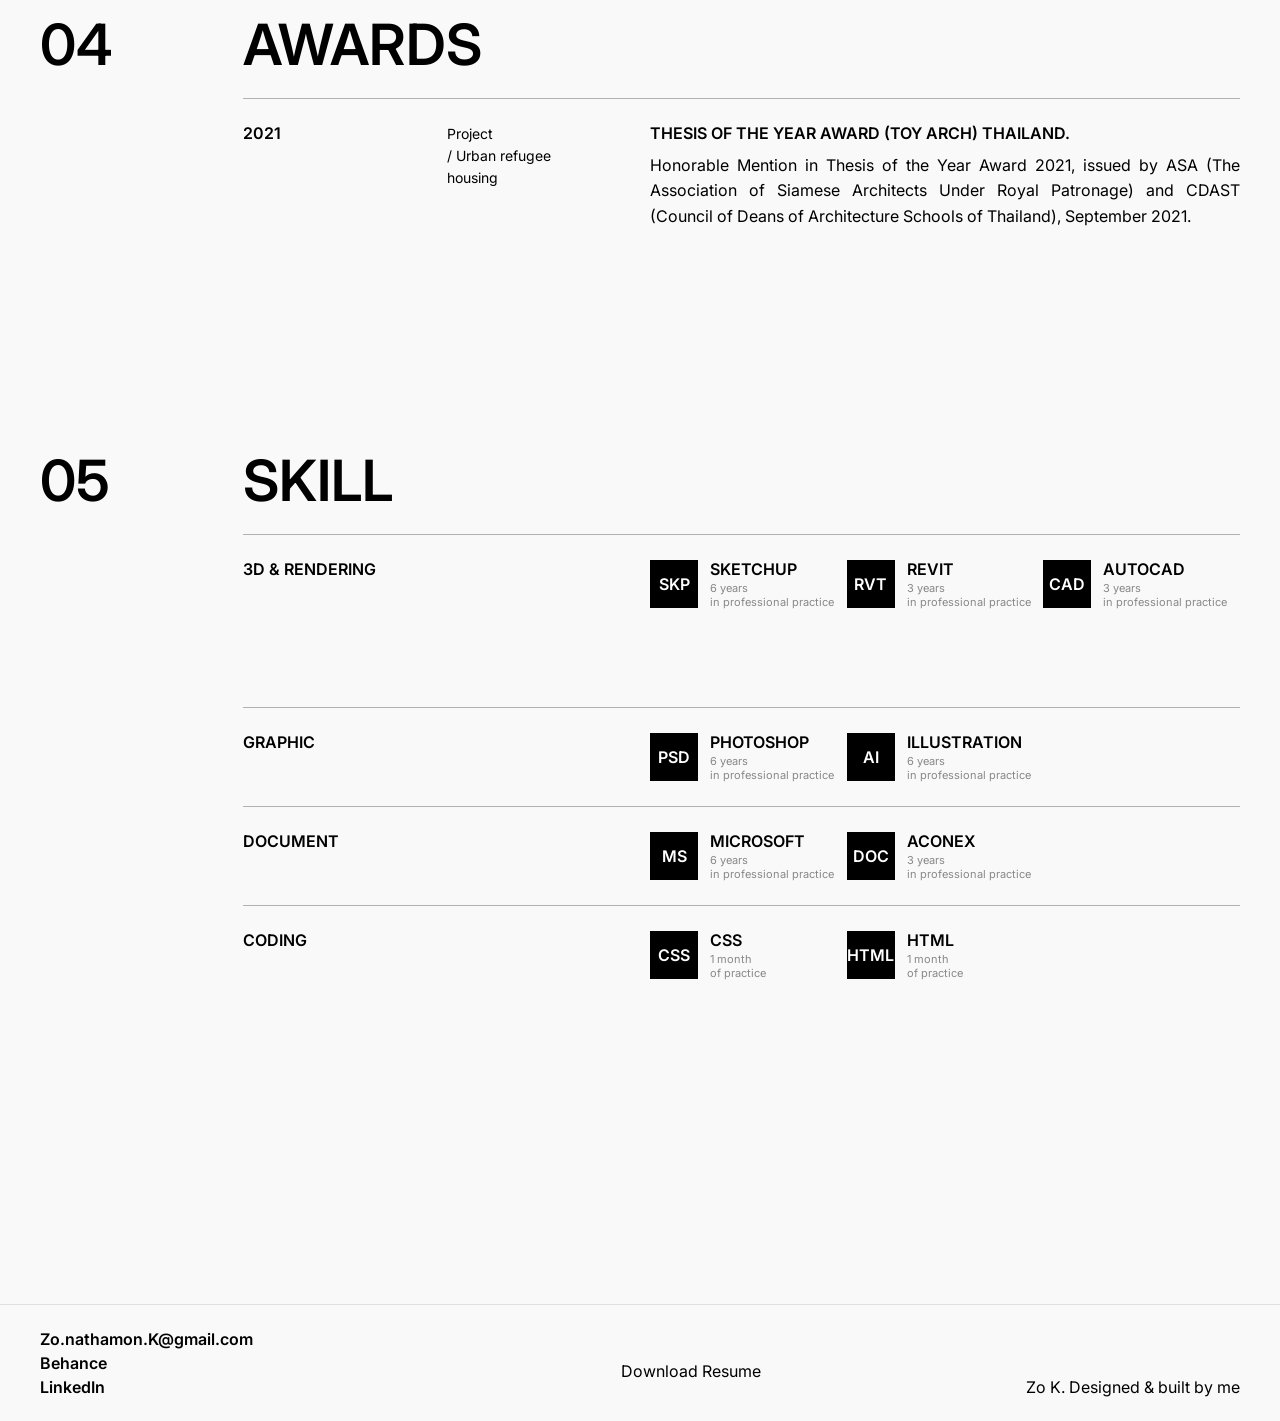
==== commit 9f874d8a: "amend contact" ====
--- a/index.html
+++ b/index.html
@@ -19,7 +19,7 @@
     <ul class="nav__links">
       <li><a href="index.html" class="text-h2 active">About me</a></li>
       <li><a href="work.html" class="text-h2-regular">Work</a></li>
-      <li><a href="contact_4.html" class="text-h2-regular">Contact</a></li>
+      <li><a href="contact.html" class="text-h2-regular">Contact</a></li>
     </ul>
 
     <span class="nav__location text-h2-regular">Based in Sydney</span>
@@ -31,11 +31,11 @@
 
   <!-- fullscreen mobile menu — outside nav -->
   <div class="mobile-menu" id="mobile-menu">
-    <a href="index.html">About me</a>
-    <a href="work.html">Work</a>
-    <a href="contact.html">Contract</a>
-    <span class="menu-location">Based in Sydney</span>
-  </div>
+  <a href="index.html">About me</a>
+  <a href="work.html">Work</a>
+  <a href="contact.html">Contact</a>
+  <span class="menu-location">Based in Sydney</span>
+</div>
 
 
   <!-- ════ PAGE SHELL ════ -->
@@ -459,8 +459,7 @@
           target="_blank">LinkedIn</a></div>
     </div>
     <div class="footer-dl">
-      <a target="_blank" href="./files/260407_PORTFOLIO_ZO KHANKHAYAN_A3.pdf">Download Portfolio</a>
-      <a target="_blank" href="./files/260407_RESUME_ZO KHANKHAYAN_A4.pdf">Download Resume</a>
+      <a target="_blank" href="./files/260411_RESUME_ZO KHANKHAYAN_UXUI.pdf">Download Resume</a>
     </div>
     <div class="footer-copy">Zo K. Designed &amp; built by me</div>
   </footer>
--- a/styles.css
+++ b/styles.css
@@ -136,7 +136,6 @@
    ============================================= */
 .nav-arrows {
   display: flex;
-  gap: 8px;
 }
 
 /* =============================================
@@ -819,7 +818,19 @@
   .footer-copy    { grid-column: 1 / -1; }
   .footer-dl      { align-items: flex-start; }
   .footer-copy    { text-align: left; }
-}
+
+  .btn-primary,
+  .btn-secondary {
+   padding: 6px 6px;
+  }
+
+  .nav-arrows img {
+    width: 34px;
+    height: 34px;
+  }
+}
+
+
 
 /* =============================================
    RESPONSIVE — 482px
@@ -922,7 +933,7 @@
   gap: 5px;
   background: none;
   border: none;
-  padding: 4px;
+  padding: 0px;
   z-index: 200;
 }
 
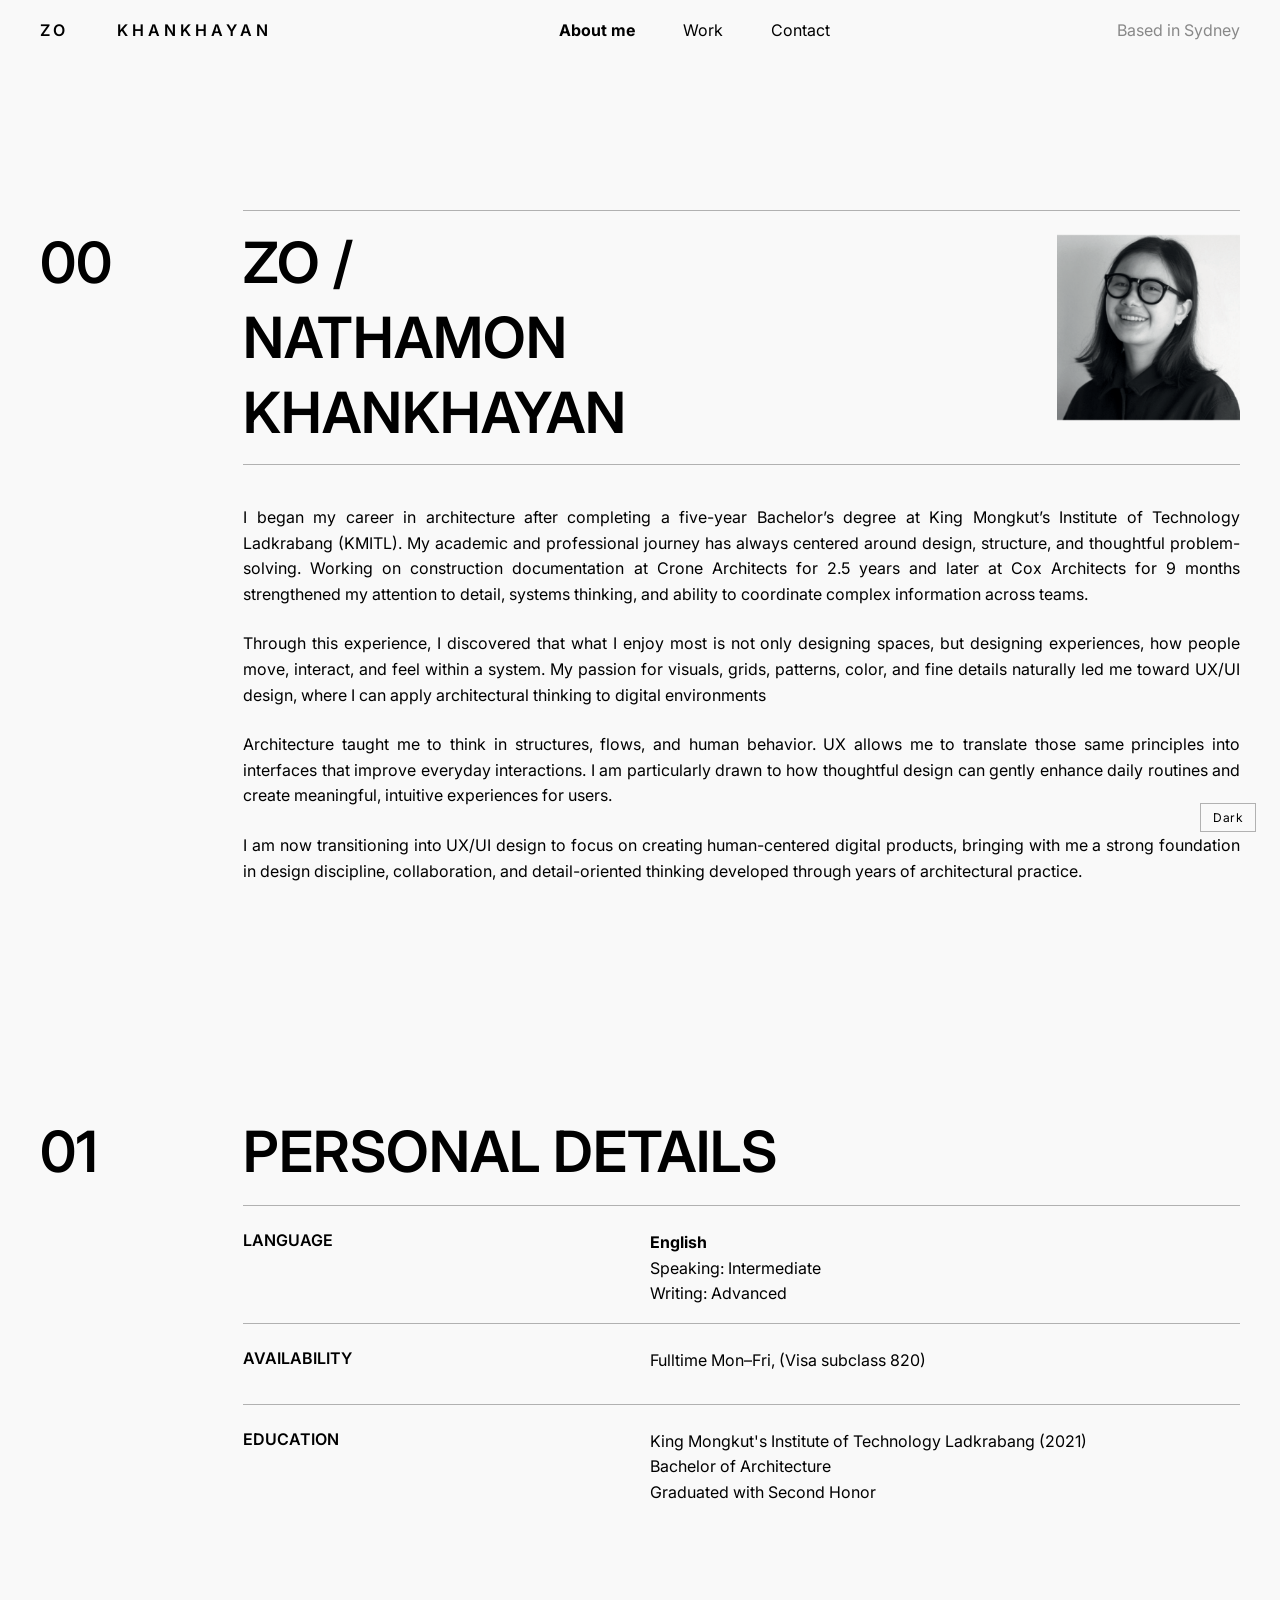
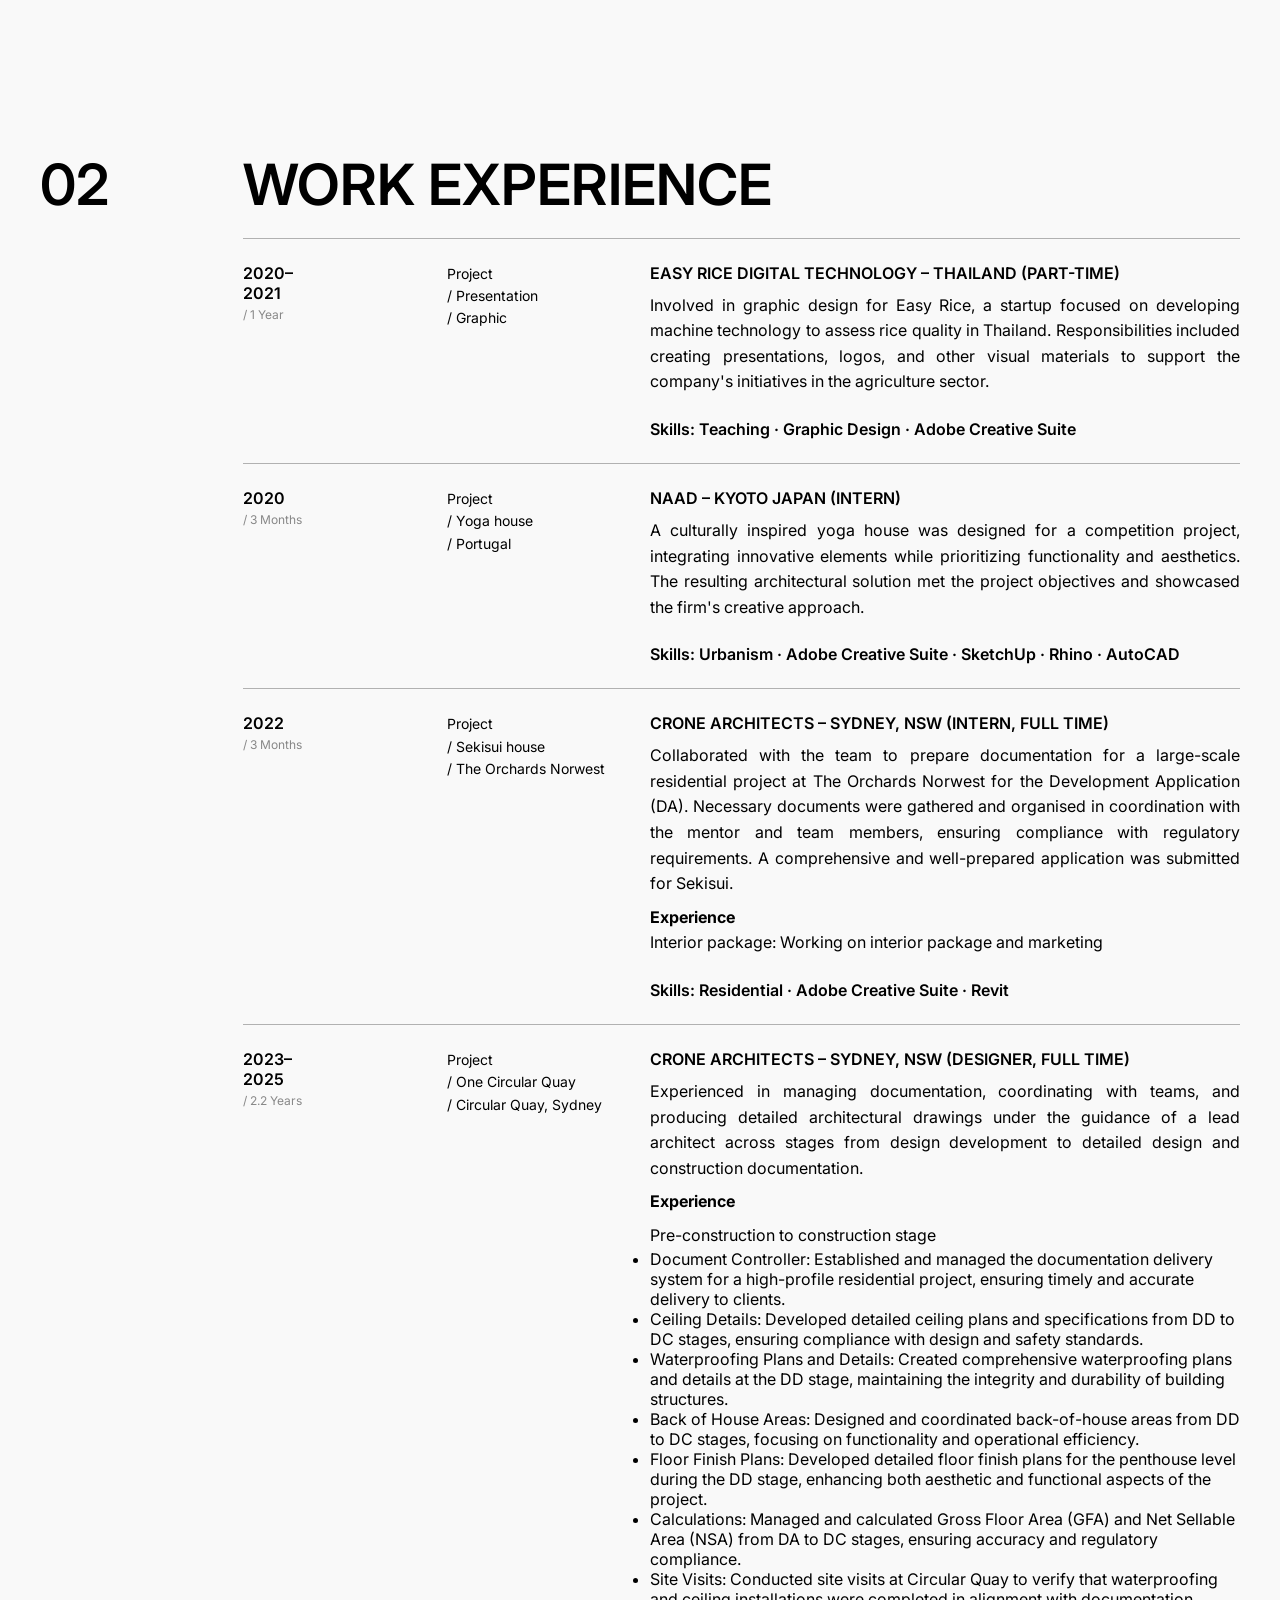
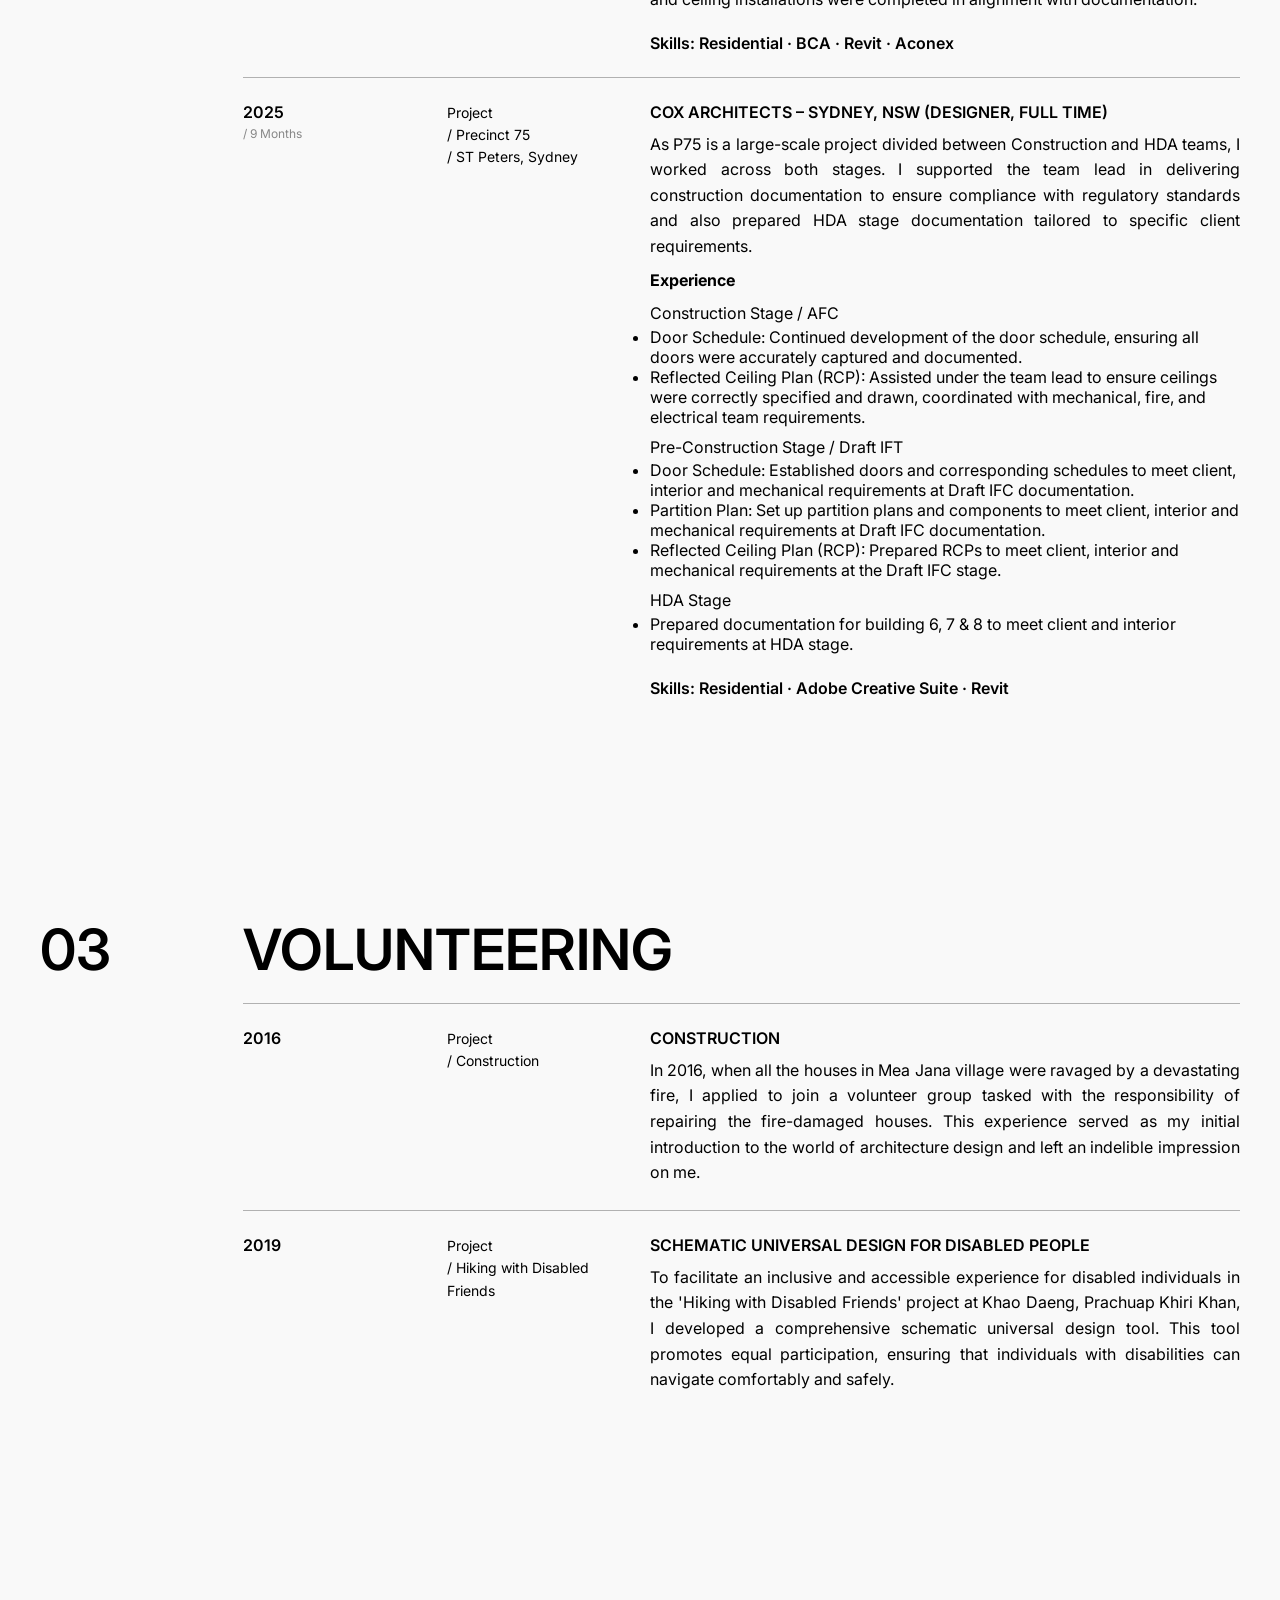
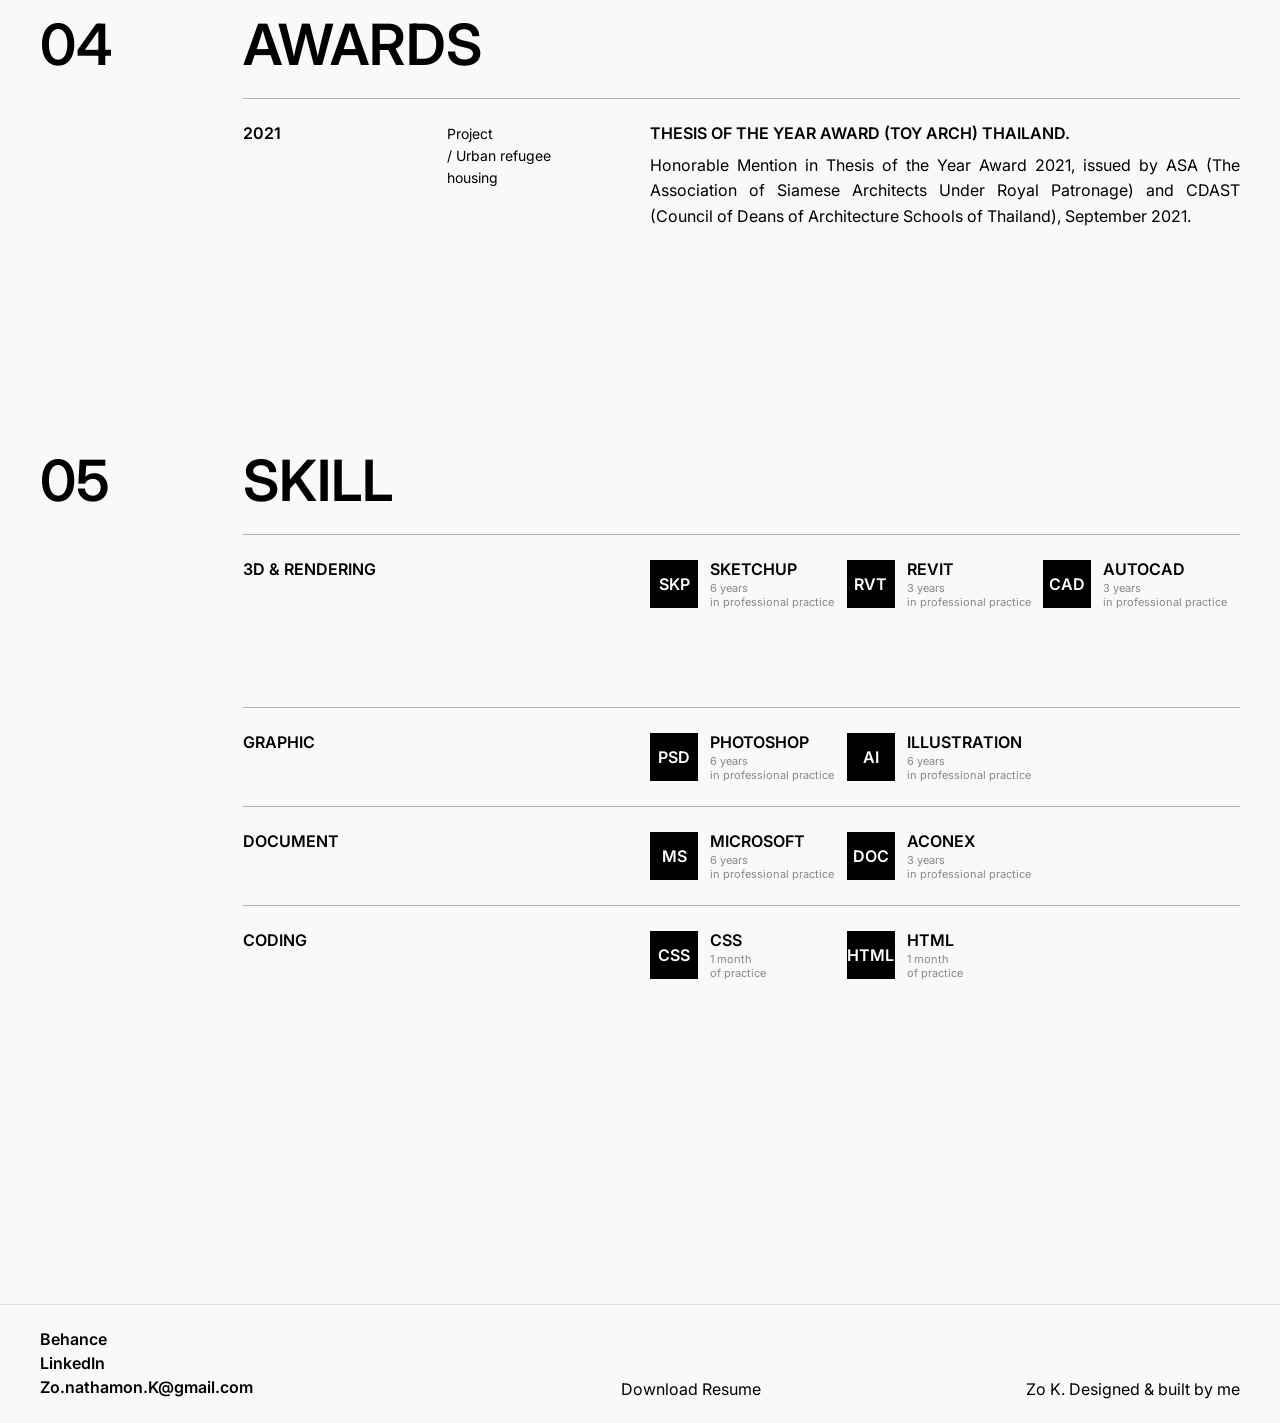
==== commit bdb689ef: "amend the contact link page" ====
--- a/index.html
+++ b/index.html
@@ -17,7 +17,7 @@
     <a href="index.html" class="nav__logo text-h2">ZO&nbsp;&nbsp;&nbsp;&nbsp;&nbsp;&nbsp;KHANKHAYAN</a>
 
     <ul class="nav__links">
-      <li><a href="index.html" class="text-h2 active">About me</a></li>
+      <li><a href="index.html" class="text-h2-active"><strong>About me</strong></a></li>
       <li><a href="work.html" class="text-h2-regular">Work</a></li>
       <li><a href="contact.html" class="text-h2-regular">Contact</a></li>
     </ul>
@@ -31,11 +31,11 @@
 
   <!-- fullscreen mobile menu — outside nav -->
   <div class="mobile-menu" id="mobile-menu">
-  <a href="index.html">About me</a>
-  <a href="work.html">Work</a>
-  <a href="contact.html">Contact</a>
-  <span class="menu-location">Based in Sydney</span>
-</div>
+    <a href="index.html">About me</a>
+    <a href="work.html">Work</a>
+    <a href="contact.html">Contact</a>
+    <span class="menu-location">Based in Sydney</span>
+  </div>
 
 
   <!-- ════ PAGE SHELL ════ -->
@@ -451,12 +451,12 @@
   <!-- ════ FOOTER ════ -->
   <footer class="reveal anim-fade-up">
     <div class="footer-contact">
-      <div class="footer-contact-row"><span><a href="/cdn-cgi/l/email-protection" class="__cf_email__"
-            data-cfemail="8bd1e4a5c5eaffe3eae6e4e5a5c0cbece6eae2e7a5e8e4e6">Zo.nathamon.K@gmail.com</a></span></div>
+
       <div class="footer-contact-row"><a href="https://www.behance.net/Zo_Khankhayan" target="_blank">Behance</a>
       </div>
       <div class="footer-contact-row"><a href="https://www.linkedin.com/in/zo-khankhayan-32413b2a5"
           target="_blank">LinkedIn</a></div>
+      <div class="footer-contact-row"><span>Zo.nathamon.K@gmail.com</span></div>
     </div>
     <div class="footer-dl">
       <a target="_blank" href="./files/260411_RESUME_ZO KHANKHAYAN_UXUI.pdf">Download Resume</a>
--- a/styles.css
+++ b/styles.css
@@ -623,7 +623,7 @@
   flex-direction: column;
   align-items: center;
   gap: 4px;
-  margin-top: 32px;
+ margin-top: 50px;
 }
 
 .footer-dl a {
@@ -667,6 +667,7 @@
   padding: 6px 12px;
   transition: border-color 0.2s ease, color 0.2s ease, background 0.2s ease;
   letter-spacing: 0.04em;
+  margin-bottom: 44px;
 }
 
 #theme-toggle:hover {
